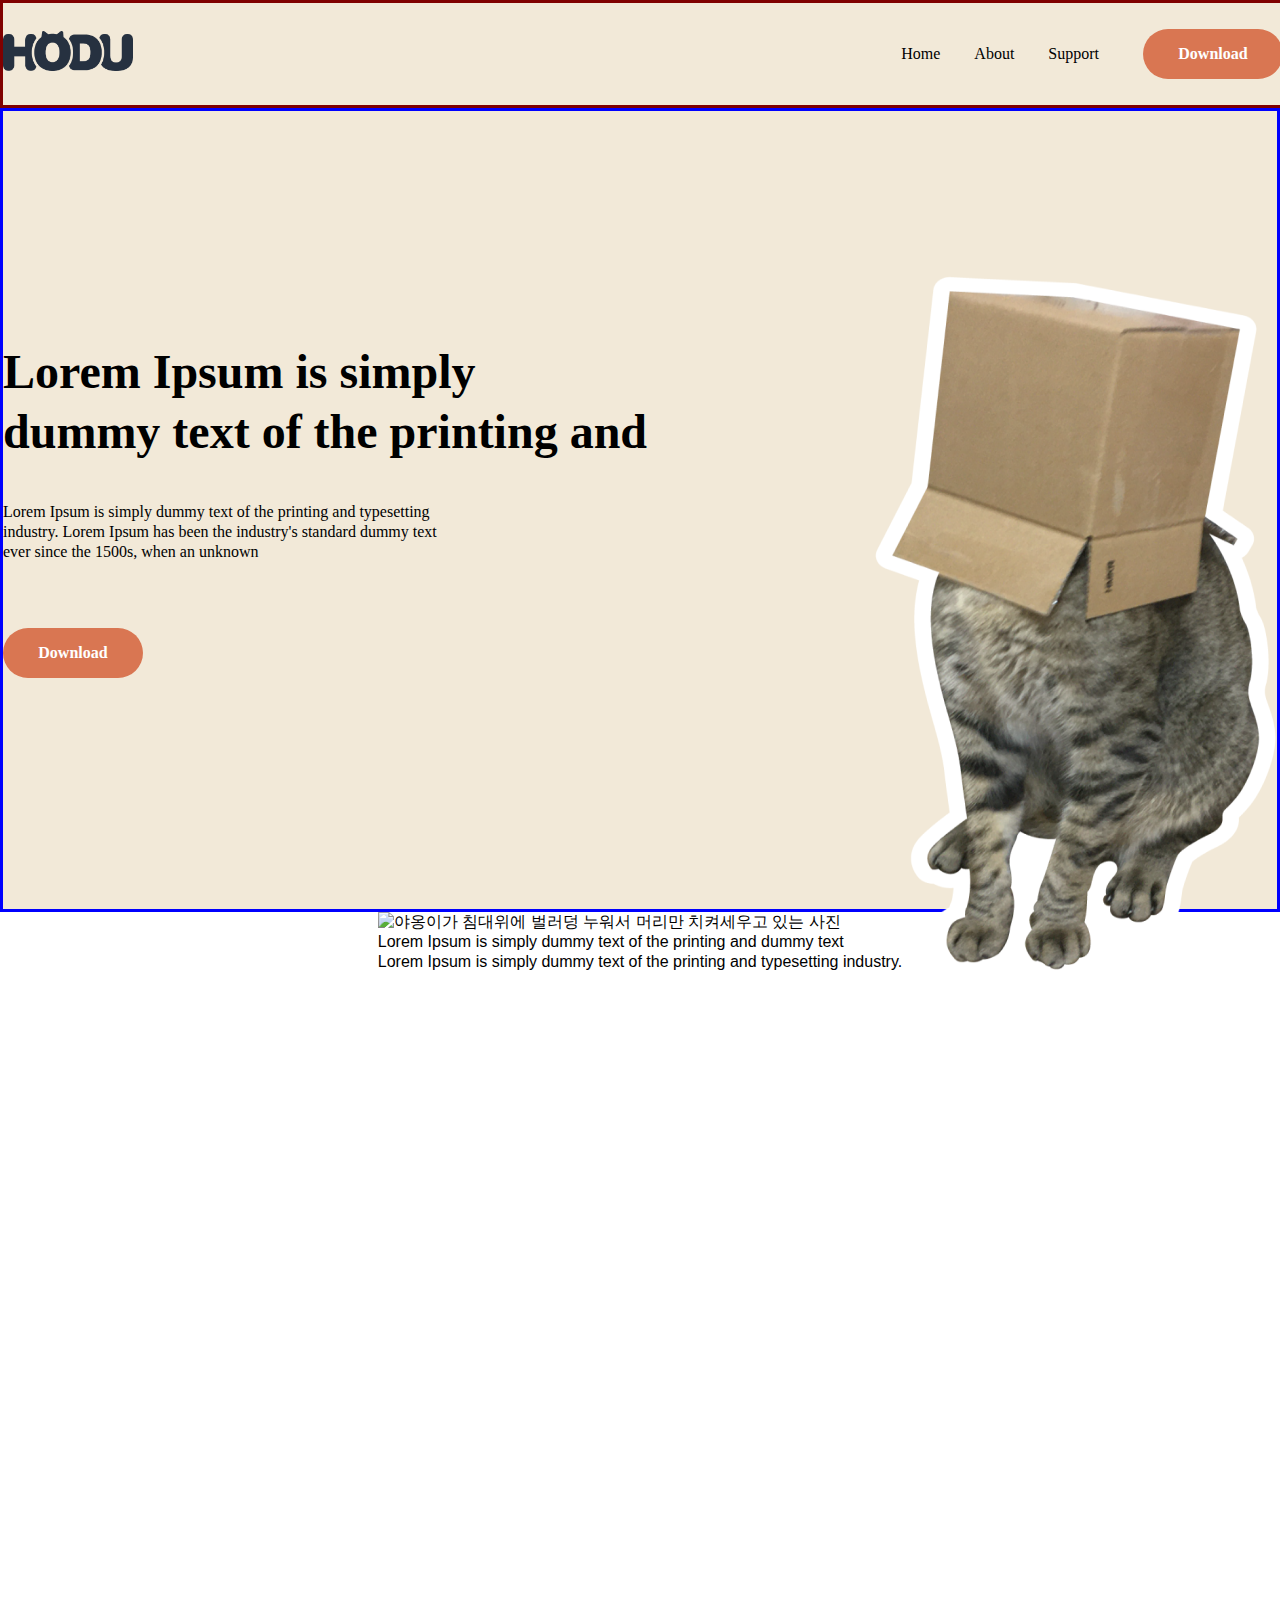
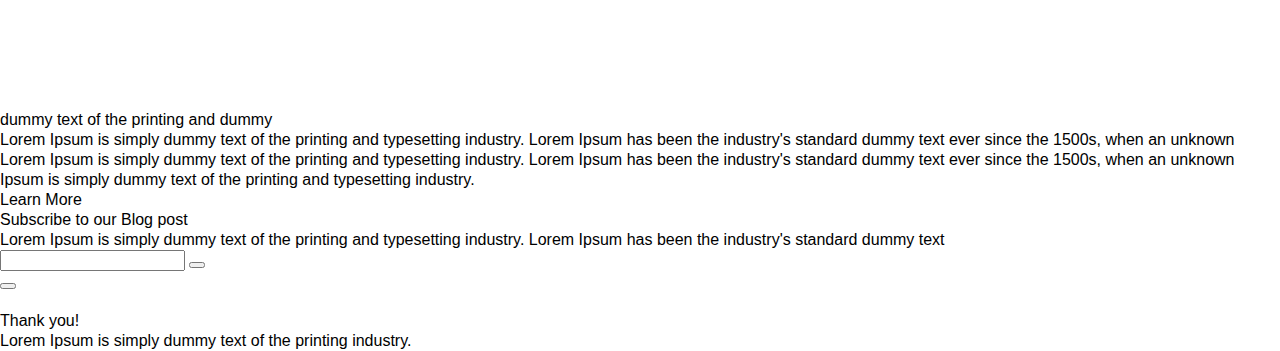
==== index.html @ ee67e785 "어려움" ====
<!DOCTYPE html>
<html lang="ko-KR">
  <head>
    <meta charset="UTF-8" />
    <meta name="viewport" content="width=device-width, initial-scale=1.0" />
    <link rel="stylesheet" href="./css/reset.css" />
    <!-- Custom CSS -->
    <link rel="icon" href="./img/favicon.png" />
    <link rel="stylesheet" href="./css/landingpage.css" />
    <title>LandingPage</title>
  </head>

  <body>
    <div class="container">
      <header>
          <nav>
            <div class="logo">
              <img src="./img/logo.png" alt="" />
            </div>
            <div class="nav-link">
              <a href="#">Home</a>
              <a href="#">About</a>
              <a href="#">Support</a>
              <button>Download</button>
            </div>
          </nav>
      </header>

      <main>
        <section class="intro">
          <div class="heading">
            <h1>
              Lorem Ipsum is simply<br />
              dummy text of the printing and
            </h1>
            <p>
              Lorem Ipsum is simply dummy text of the printing and typesetting industry. Lorem Ipsum has been the
              industry's standard dummy text ever since the 1500s, when an unknown
            </p>
            <div>
              <button>Download</button>
            </div>
            <img src="./img/box-cat.png" alt="박스를 뒤집어쓰고 있어 얼굴이 안보이는 야옹이" />
          </div>
        </section>
        
        <section class="about">
          <div class="inner">
            <img src="#none" alt="야옹이가 침대위에 벌러덩 누워서 머리만 치켜세우고 있는 사진" />
            <h2>Lorem Ipsum is simply dummy text of the printing and dummy text</h2>
            <p>Lorem Ipsum is simply dummy text of the printing and typesetting industry.</p>
          </div>
        </section>
        <section class="support">
          <div class="inner">
            <article class="watch">
              <h2>dummy text of the printing and dummy</h2>
              <p>
                Lorem Ipsum is simply dummy text of the printing and typesetting industry. Lorem Ipsum has been the
                industry's standard dummy text ever since the 1500s, when an unknown
              </p>
              <div class="wrap">
                <span></span>
                <span></span>
                <span></span>
              </div>
              <div>
                <p>
                  Lorem Ipsum is simply dummy text of the printing and typesetting industry. Lorem Ipsum has been the
                  industry's standard dummy text ever since the 1500s, when an unknown Ipsum is simply dummy text of the
                  printing and typesetting industry.
                </p>
                <span>Learn More</span>
              </div>
            </article>
          </div>
        </section>
        <section class="download">
          <div class="inner">
            <div class="subscribe">
              <h2>Subscribe to our Blog post</h2>
              <p>
                Lorem Ipsum is simply dummy text of the printing and typesetting industry. Lorem Ipsum has been the
                industry's standard dummy text
              </p>
              <input type="text" />
              <span></span>
              <button></button>
            </div>
            <button></button>
          </div>
        </section>
        <aside class="modal">
          <img src="" alt="" />
          <h2>Thank you!</h2>
          <p>Lorem Ipsum is simply dummy text of the printing industry.</p>
          <span></span>
        </aside>
      </main>
      <footer>
        <div class="inner">
          <div class="logo"><img src="" alt="" /></div>
          <nav>
            <span></span>
            <span></span>
            <span></span>
            <span></span>
          </nav>
        </div>
      </footer>
    </div>
  </body>
</html>
---- css/landingpage.css ----
/* 
font: Spoqa Han Sans Neo
기본폰트크기 : 16px
기본폰트색상 : background: #000;
기본배경색상 : background: #fff;
기본줄간격 : 20.03px
전체컨테이너 : width:100%
컨텐츠영역 : width:1280px */

@import url(//spoqa.github.io/spoqa-han-sans/css/SpoqaHanSansNeo.css);

* {
  font-family: 'SpoqaHanSansNeo', sans-serif, Verdana;
  box-sizing: border-box;
}
body {
  width: 100%;
  background: #fff;
  color: #000;
  margin: 0;
  line-height: 20.03px;
  height: 100vh;
  /* position: relative; */
}
a {
  text-decoration: none;
}

/* Header */

.container {
  display: flex;
  flex-direction: column;
  align-items: center;
  width: 100%;
  margin: 0 auto;
  height: 100vh;
  position: relative;
}
header {
  border: 3px solid maroon;
  width: 1280px;
  /* position: absolute; */
  background: rgba(242, 233, 216, 1);
}

nav {
  width: inherit;
  display: flex;
  justify-content: space-between;
  align-items: center;
  height: 102px;
  top: 2px;
  background: rgba(242, 233, 216, 1);
}
header nav .logo img {
  position: absolute;
  width: 130px;
  height: 40px;
  top: 31px;
  /* left: 320px; */
}
header > nav .nav-link a:nth-child(1),
header > nav .nav-link a:nth-child(2) {
  margin-right: 30px;
  width: 46px;
  height: 20px;
  font-family: 'SpoqaHanSansNeo';
  font-size: 16px;
  font-weight: 400;
  line-height: 20.03px;
  text-align: left;
  color: #000;
}
header > nav .nav-link a:nth-child(3) {
  margin-right: 40px;
  width: 62px;
  height: 20px;
  font-family: 'SpoqaHanSansNeo';
  font-size: 16px;
  font-weight: 400;
  line-height: 20.03px;
  text-align: left;
  color: #000;
}
header > nav .nav-link button {
  width: 140px;
  height: 50px;
  border: none;
  color: #fff;
  font-size: 16px;
  font-family: 'SpoqaHanSansNeo';
  font-weight: 700;
  cursor: pointer;
  top: 26px;
  left: 1460px;
  border-radius: 40px;
  text-align: center;
  background-color: rgba(217, 118, 82, 1);
}

/* Section : intro */

main {
  width: 1280px;
}
main .intro {
  border: 3px solid blue;
  display: flex;
  flex-direction: column;
  align-items: center;
  
  background: rgba(242, 233, 216, 1);
}
main section .heading {
  width: 100%;
  height: 798px;
  display: flex;
  flex-direction: column;
  gap: 40px;
  /* justify-content: space-between; */
  justify-content: center;
  position: relative;
}

.heading > h1 {
  /* position: absolute; */
  width: 737px;
  height: 120px;
  top: 304px;
  left: 320px;
  font-family: 'SpoqaHanSansNeo';
  font-size: 48px;
  font-weight: 700;
  line-height: 60.1px;
  /* text-align: left; */
  color: #000;
}
.heading p {
  /* position: absolute; */
  width: 439px;
  height: 86px;
  top: 464px;
  left: 320px;
  font-family: 'SpoqaHanSansNeo';
  font-size: 16px;
  font-weight: 400;
  line-height: 20.03px;
  text-align: left;
  color: #000;
}
.heading button {
  /* position: absolute; */
  width: 140px;
  height: 50px;
  border: none;
  font-family: 'SpoqaHanSansNeo';
  font-size: 16px;
  font-weight: 700;
  color: #fff;
  top: 590px;
  left: 320px;
  border-radius: 40px;
  background: rgba(217, 118, 82, 1);
}
.heading img {
  position: absolute;
  width: 415px;
  height: 766px;
  top: 136px;
  left: 865px;
}
main .about {
  /* border: 1px solid blue; */
  display: flex;
  flex-direction: column;
  align-items: center;
  height: 798px;
  background: rgba(255, 255, 255, 1);
}
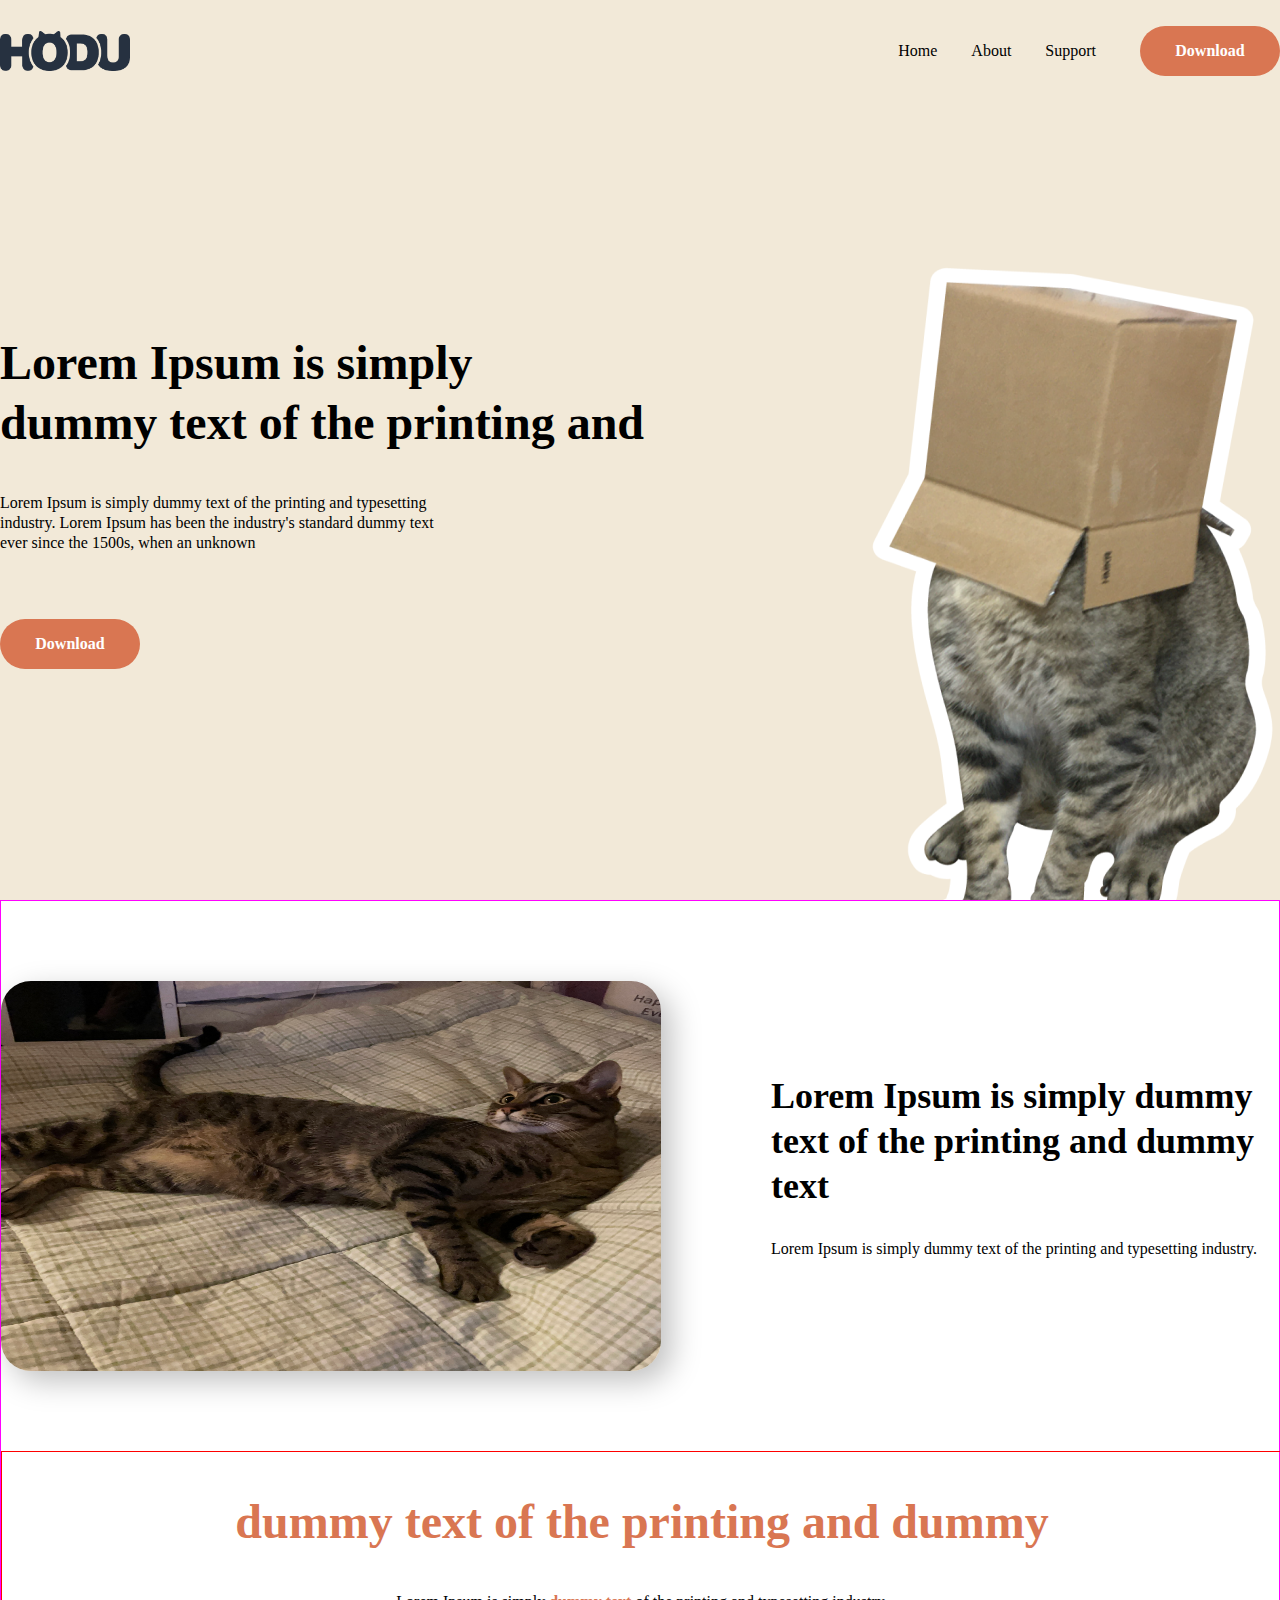
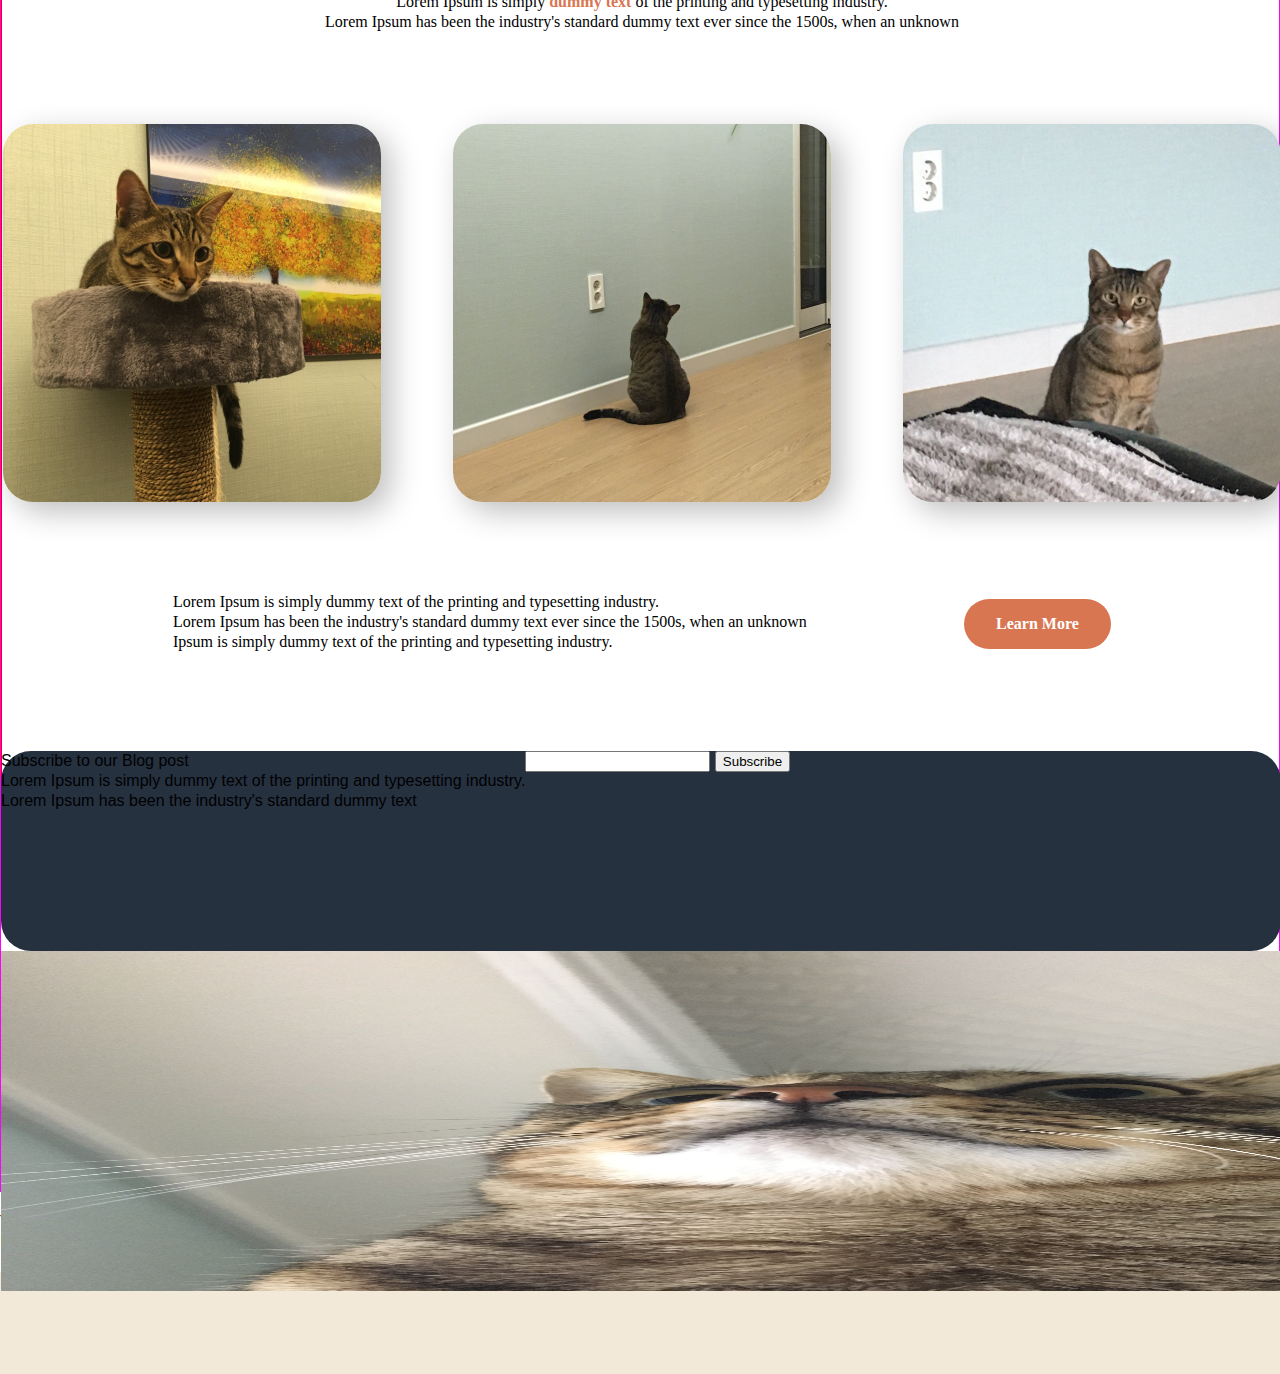
==== commit b6d81314: "070501" ====
--- a/index.html
+++ b/index.html
@@ -13,17 +13,17 @@
   <body>
     <div class="container">
       <header>
-          <nav>
-            <div class="logo">
-              <img src="./img/logo.png" alt="" />
-            </div>
-            <div class="nav-link">
-              <a href="#">Home</a>
-              <a href="#">About</a>
-              <a href="#">Support</a>
-              <button>Download</button>
-            </div>
-          </nav>
+        <nav>
+          <div class="logo">
+            <img src="./img/logo.png" alt="" />
+          </div>
+          <div class="nav-link">
+            <a href="#">Home</a>
+            <a href="#">About</a>
+            <a href="#">Support</a>
+            <button>Download</button>
+          </div>
+        </nav>
       </header>
 
       <main>
@@ -43,53 +43,61 @@
             <img src="./img/box-cat.png" alt="박스를 뒤집어쓰고 있어 얼굴이 안보이는 야옹이" />
           </div>
         </section>
-        
-        <section class="about">
-          <div class="inner">
-            <img src="#none" alt="야옹이가 침대위에 벌러덩 누워서 머리만 치켜세우고 있는 사진" />
-            <h2>Lorem Ipsum is simply dummy text of the printing and dummy text</h2>
-            <p>Lorem Ipsum is simply dummy text of the printing and typesetting industry.</p>
-          </div>
-        </section>
-        <section class="support">
-          <div class="inner">
-            <article class="watch">
+
+        <article>
+          <section class="about">
+            <div class="cat-one">
+              <img src="./img/img_4.jpg" alt="야옹이가 침대위에 벌러덩 누워서 머리만 치켜세우고 있는 사진" />
+              <div class="cat-text">
+                <h2>Lorem Ipsum is simply dummy text of the printing and dummy text</h2>
+                <p>Lorem Ipsum is simply dummy text of the printing and typesetting industry.</p>
+              </div>
+            </div>
+          </section>
+
+          <section class="support">
+            <div class="watch">
               <h2>dummy text of the printing and dummy</h2>
               <p>
-                Lorem Ipsum is simply dummy text of the printing and typesetting industry. Lorem Ipsum has been the
-                industry's standard dummy text ever since the 1500s, when an unknown
+                Lorem Ipsum is simply <span>dummy text</span> of the printing and typesetting industry.<br />
+                Lorem Ipsum has been the industry's standard dummy text ever since the 1500s, when an unknown
               </p>
               <div class="wrap">
-                <span></span>
-                <span></span>
-                <span></span>
+                <img src="../img/img_1.jpg" alt="" />
+                <img src="../img/img_2.jpg" alt="" />
+                <img src="../img/img_3.jpg" alt="" />
               </div>
-              <div>
+              <div class="learn-more">
                 <p>
-                  Lorem Ipsum is simply dummy text of the printing and typesetting industry. Lorem Ipsum has been the
-                  industry's standard dummy text ever since the 1500s, when an unknown Ipsum is simply dummy text of the
-                  printing and typesetting industry.
+                  Lorem Ipsum is simply dummy text of the printing and typesetting industry.<br />
+                  Lorem Ipsum has been the industry's standard dummy text ever since the 1500s, when an unknown<br />
+                  Ipsum is simply dummy text of the printing and typesetting industry.
                 </p>
-                <span>Learn More</span>
+                <button>Learn More</button>
               </div>
-            </article>
-          </div>
-        </section>
-        <section class="download">
-          <div class="inner">
+            </div>
+          </section>
+
+          <section class="download">
             <div class="subscribe">
-              <h2>Subscribe to our Blog post</h2>
-              <p>
-                Lorem Ipsum is simply dummy text of the printing and typesetting industry. Lorem Ipsum has been the
-                industry's standard dummy text
-              </p>
-              <input type="text" />
-              <span></span>
-              <button></button>
+              <div class="blog-post">
+                <h2>Subscribe to our Blog post</h2>
+                <p>
+                  Lorem Ipsum is simply dummy text of the printing and typesetting industry.<br />
+                  Lorem Ipsum has been the industry's standard dummy text
+                </p>
+              </div>
+              <div class="email-btn">
+                <input type="email" />
+                <button>Subscribe</button>
+              </div>
             </div>
-            <button></button>
-          </div>
-        </section>
+            <div class="bigCat">
+              <img src="./img/img_5.jpg" alt="고양이 확대 사진"/>
+            </div>
+          </section>
+        </article>
+
         <aside class="modal">
           <img src="" alt="" />
           <h2>Thank you!</h2>
@@ -98,15 +106,13 @@
         </aside>
       </main>
       <footer>
-        <div class="inner">
-          <div class="logo"><img src="" alt="" /></div>
-          <nav>
-            <span></span>
-            <span></span>
-            <span></span>
-            <span></span>
-          </nav>
-        </div>
+        <div class="logo"><img src="" alt="" /></div>
+        <nav>
+          <span></span>
+          <span></span>
+          <span></span>
+          <span></span>
+        </nav>
       </footer>
     </div>
   </body>
--- a/css/landingpage.css
+++ b/css/landingpage.css
@@ -35,17 +35,17 @@
   width: 100%;
   margin: 0 auto;
   height: 100vh;
+  background-color: (242, 233, 216, 1);
   position: relative;
 }
 header {
-  border: 3px solid maroon;
-  width: 1280px;
-  /* position: absolute; */
+  /* border: 3px solid maroon; */
+  width: 100%;
   background: rgba(242, 233, 216, 1);
 }
-
 nav {
-  width: inherit;
+  width: 1280px;
+  margin: auto;
   display: flex;
   justify-content: space-between;
   align-items: center;
@@ -102,18 +102,19 @@
 /* Section : intro */
 
 main {
-  width: 1280px;
+  width: 100%;
 }
 main .intro {
-  border: 3px solid blue;
-  display: flex;
-  flex-direction: column;
-  align-items: center;
-  
+  /* border: 3px solid blue; */
+  display: flex;
+  flex-direction: column;
+  align-items: center;
+  width: 100%;
   background: rgba(242, 233, 216, 1);
 }
 main section .heading {
-  width: 100%;
+  width: 1280px;
+  margin: auto;
   height: 798px;
   display: flex;
   flex-direction: column;
@@ -121,6 +122,7 @@
   /* justify-content: space-between; */
   justify-content: center;
   position: relative;
+  overflow: hidden;
 }
 
 .heading > h1 {
@@ -153,6 +155,7 @@
   /* position: absolute; */
   width: 140px;
   height: 50px;
+  cursor: pointer;
   border: none;
   font-family: 'SpoqaHanSansNeo';
   font-size: 16px;
@@ -170,12 +173,226 @@
   top: 136px;
   left: 865px;
 }
-main .about {
-  /* border: 1px solid blue; */
-  display: flex;
-  flex-direction: column;
-  align-items: center;
-  height: 798px;
-  background: rgba(255, 255, 255, 1);
-}
-
+
+/* ##### article ##### */
+
+/* about */
+
+main article {
+  border: 1px solid magenta;
+  width: 1280px;
+  /* height: 1548px; */
+  display: flex;
+  /* align-items: center; */
+  flex-direction: column;
+  margin: auto;
+}
+article .about {
+  width: 1280px;
+  display: flex;
+  flex-direction: column;
+  align-items: center;
+}
+article .about .cat-one {
+  width: 1280px;
+  height: 550px;
+  /* margin: auto; */
+  display: flex;
+  justify-content: space-between;
+  align-items: center;
+  position: relative;
+}
+article .about .cat-one img {
+  width: 660px;
+  height: 390px;
+  top: 1060px;
+  /* left: 320px; */
+  border-radius: 30px;
+  box-shadow: 10px 10px 30px 0px rgba(0, 0, 0, 0.25);
+}
+article .about .cat-one .cat-text {
+  /* display: flex;
+  flex-direction: column;
+  justify-content: center;
+  align-items: center; */
+}
+article .about .cat-one h2 {
+  width: 510px;
+  height: 135px;
+  top: 1152px;
+  left: 1090px;
+  font-family: 'SpoqaHanSansNeo';
+  font-size: 36px;
+  font-weight: 700;
+  line-height: 45.07px;
+  text-align: left;
+  margin-bottom: 30px;
+  color: rgba(0, 0, 0, 1);
+}
+article .about .cat-one p {
+  width: 510px;
+  height: 40px;
+  top: 1317px;
+  left: 1090px;
+  font-family: 'SpoqaHanSansNeo';
+  font-size: 16px;
+  font-weight: 400;
+  line-height: 20.03px;
+  text-align: left;
+  color: rgba(0, 0, 0, 1);
+}
+
+/* support */
+
+article .support {
+  width: 1280px;
+  border: 1px solid red;
+}
+article .support .watch {
+  display: flex;
+  /* justify-content: center; */
+  align-items: center;
+  flex-direction: column;
+  width: 1280px;
+  height: 998px;
+  /* margin: auto; */
+  /* justify-content: space-between; */
+  position: relative;
+}
+article .support .watch h2 {
+  width: 929px;
+  height: 60px;
+  top: 1570px;
+  left: 496px;
+  margin: 40px 0;
+  font-family: 'SpoqaHanSansNeo';
+  font-size: 48px;
+  font-weight: 700;
+  line-height: 60.1px;
+  text-align: center;
+  color: rgba(217, 118, 82, 1);
+}
+article .support .watch p {
+  width: 739px;
+  height: 42px;
+  top: 1670px;
+  left: 591px;
+  font-family: 'SpoqaHanSansNeo';
+  font-size: 16px;
+  font-weight: 400;
+  line-height: 20.03px;
+  text-align: center;
+  color: rgba(0, 0, 0, 1);
+}
+article .support .watch p span {
+  font-family: 'SpoqaHanSansNeo';
+  font-size: 16px;
+  font-weight: 700;
+  line-height: 20.03px;
+  text-align: center;
+  margin-bottom: -2px;
+  color: rgba(217, 118, 82, 1);
+}
+article .support .watch .wrap {
+  display: flex;
+  gap: 72px;
+  margin: 90px 0;
+}
+article .support .watch .wrap img {
+}
+.wrap > img:nth-child(1),
+.wrap > img:nth-child(2),
+.wrap > img:nth-child(3) {
+  width: 378px;
+  height: 378px;
+  top: 1800px;
+  left: 320px;
+  border-radius: 30px;
+  box-shadow: 10px 10px 30px 0px rgba(0, 0, 0, 0.25);
+}
+
+article .support .watch .learn-more {
+  width: 938px;
+  height: 64px;
+  top: 2268px;
+  left: 491px;
+  border-radius: 40px;
+  display: flex;
+}
+article .support .watch .learn-more p {
+  width: 739px;
+  height: 64px;
+  top: 2268px;
+  left: 491px;
+  font-family: 'SpoqaHanSansNeo';
+  font-size: 16px;
+  font-weight: 400;
+  line-height: 20.03px;
+  text-align: left;
+  color: rgba(0, 0, 0, 1);
+}
+article .support .watch .learn-more button {
+  width: 147px;
+  height: 50px;
+  top: 2275px;
+  left: 1282px;
+  cursor: pointer;
+  border: none;
+  border-radius: 40px;
+  background: rgba(217, 118, 82, 1);
+  font-family: 'SpoqaHanSansNeo';
+  font-size: 16px;
+  font-weight: 700;
+  line-height: 20.03px;
+  text-align: center;
+  color: #fff;
+  margin: 7px 0 7px 52px;
+}
+
+/* download */
+
+.download {
+  width: 100%;
+  height: 340px;
+  top: 2528px;
+}
+.download .subscribe {
+  width: 1280px;
+  height: 200px;
+  top: 2422px;
+  left: 320px;
+  margin-top: -100px;
+  box-sizing: border-box;
+  border-radius: 30px;
+  display: flex;
+  background: rgba(38, 49, 64, 1);
+}
+.download .subscribe .blog-post {
+}
+.download .subscribe .blog-post h2 {
+}
+.download .subscribe .blog-post p {
+}
+.download .subscribe .email-btn {
+}
+.download .subscribe .email-btn input {
+}
+.download .subscribe .email-btn button {
+}
+.download .bigCat {
+  width: 1920px;
+}
+.download .bigCat img {
+  /* margin-top: 196px; */
+    position: relative;
+    width: 100%;
+    height: 340px;
+    background-color: rgba(242, 233, 216, 0.6);
+    background-image: url(../img/img_5.jpg);
+    background-size: cover;
+    background-position: center 34%;
+}
+footer{
+  width: 100%;
+  background-color: #fff;
+}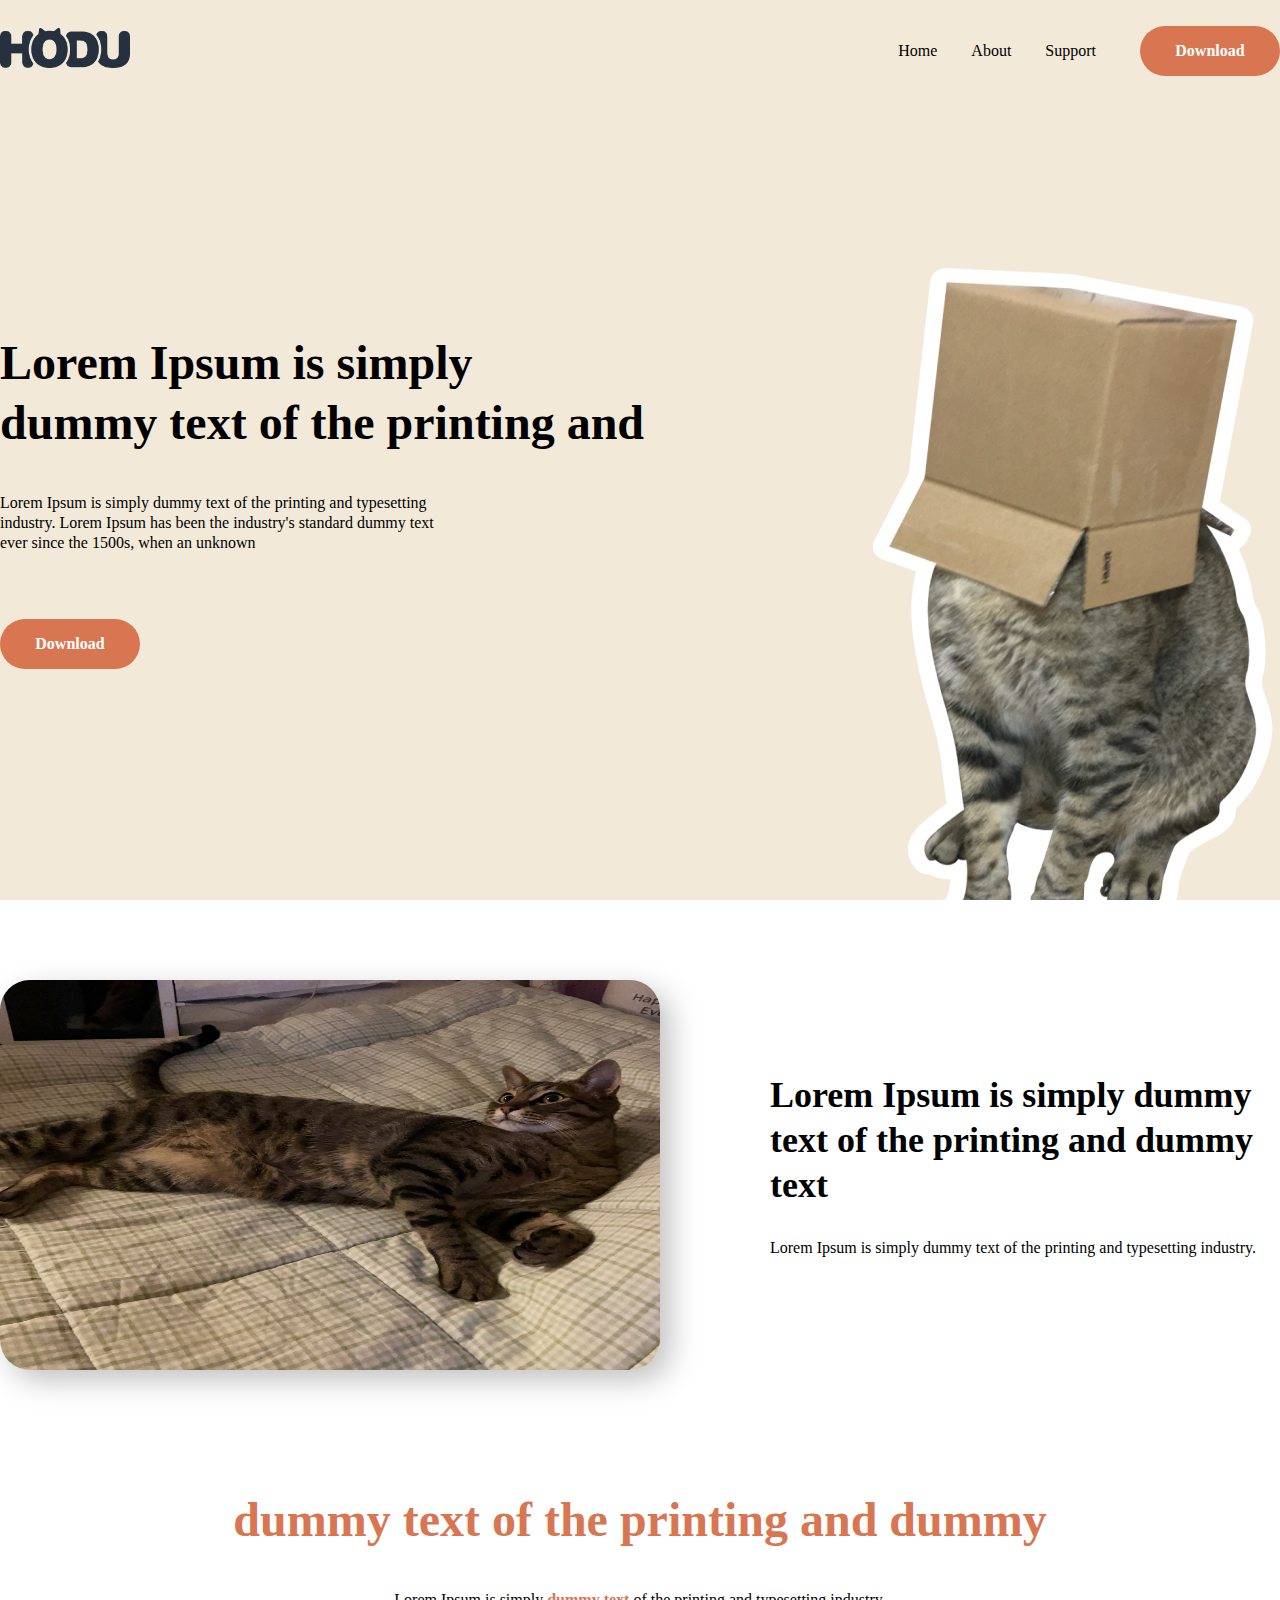
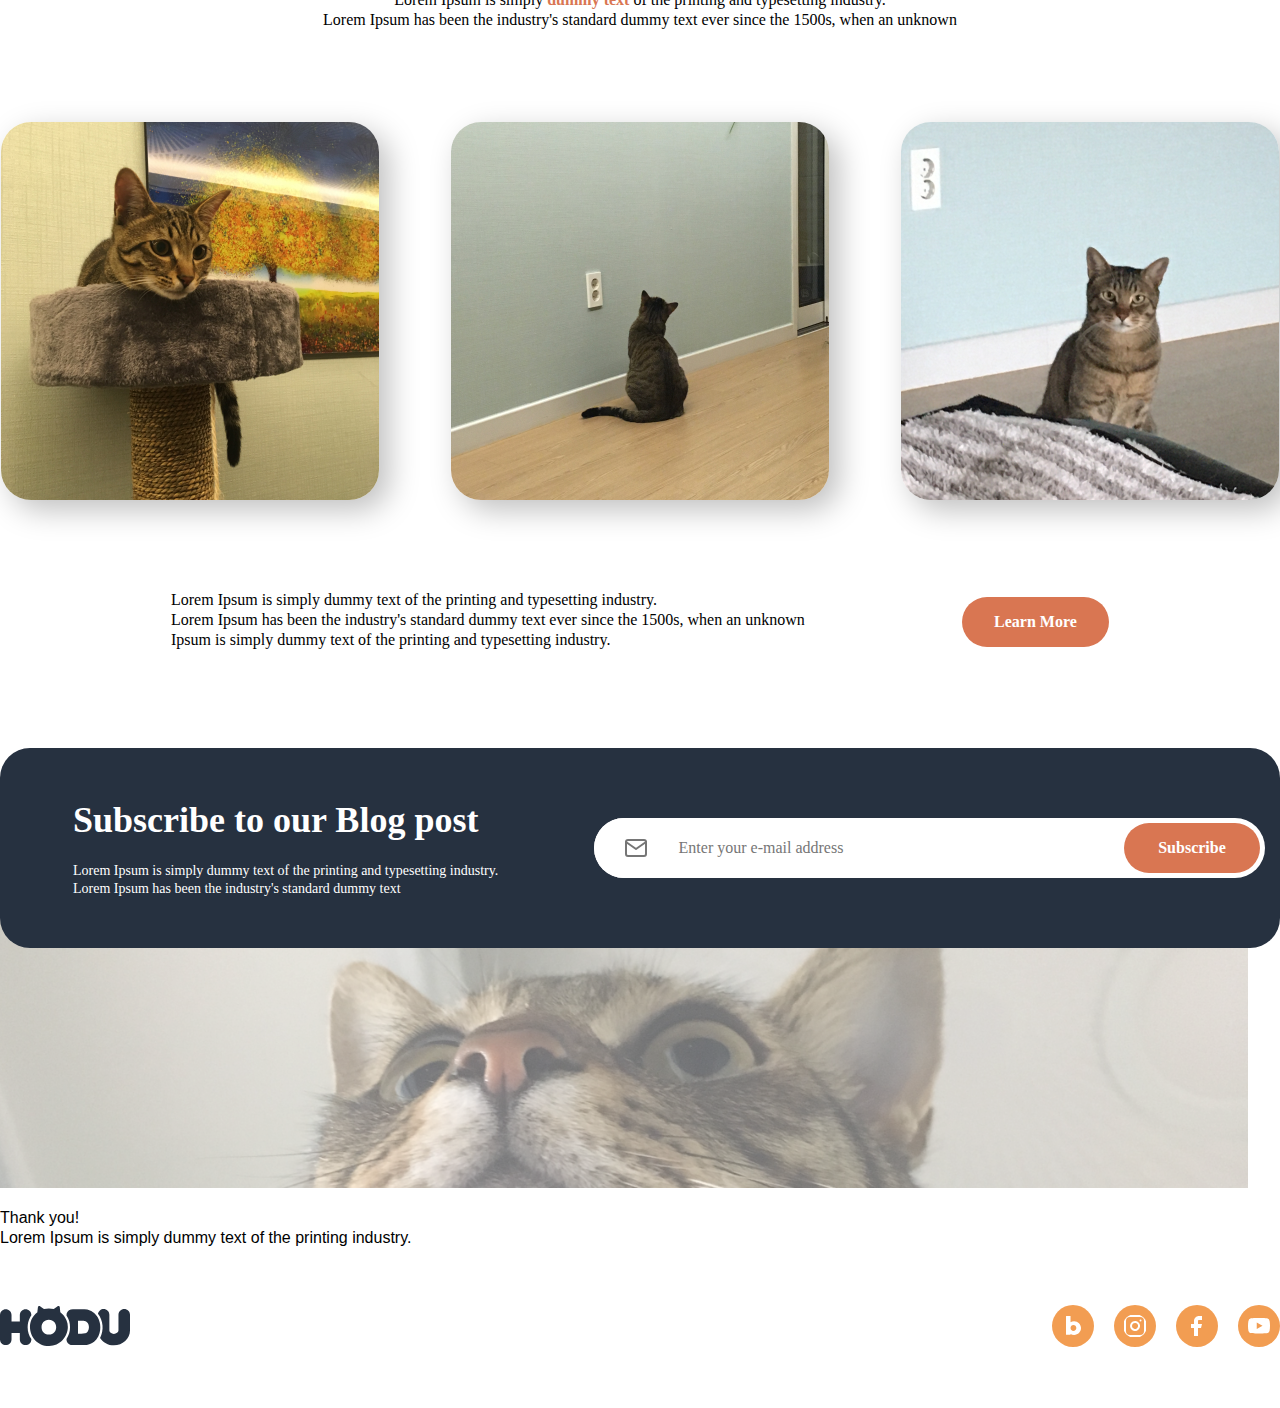
==== commit 5eb78647: "step1" ====
--- a/index.html
+++ b/index.html
@@ -18,14 +18,13 @@
             <img src="./img/logo.png" alt="" />
           </div>
           <div class="nav-link">
-            <a href="#">Home</a>
-            <a href="#">About</a>
-            <a href="#">Support</a>
+            <a href="#none">Home</a>
+            <a href="#none">About</a>
+            <a href="#none">Support</a>
             <button>Download</button>
           </div>
         </nav>
       </header>
-
       <main>
         <section class="intro">
           <div class="heading">
@@ -54,7 +53,6 @@
               </div>
             </div>
           </section>
-
           <section class="support">
             <div class="watch">
               <h2>dummy text of the printing and dummy</h2>
@@ -77,8 +75,7 @@
               </div>
             </div>
           </section>
-
-          <section class="download">
+          <section class="subEmail">
             <div class="subscribe">
               <div class="blog-post">
                 <h2>Subscribe to our Blog post</h2>
@@ -87,14 +84,23 @@
                   Lorem Ipsum has been the industry's standard dummy text
                 </p>
               </div>
-              <div class="email-btn">
-                <input type="email" />
-                <button>Subscribe</button>
-              </div>
+
+              <form id="subscribe_form" method="post">
+                <div class="formWrap">
+                  <label class="input_email" for="inputEmail">
+                    <input type="email" name="email" id="inputEmail" placeholder="Enter your e-mail address" required />
+                  </label>
+                  <button
+                    id="open_modal"
+                    
+                    type="submit"
+                    class="button">
+                    Subscribe
+                  </button>
+                </div>
+              </form>
             </div>
-            <div class="bigCat">
-              <img src="./img/img_5.jpg" alt="고양이 확대 사진"/>
-            </div>
+            <div class="bg-cat"></div>
           </section>
         </article>
 
@@ -105,14 +111,30 @@
           <span></span>
         </aside>
       </main>
+
+      <!-- footer -->
+
       <footer>
-        <div class="logo"><img src="" alt="" /></div>
-        <nav>
-          <span></span>
-          <span></span>
-          <span></span>
-          <span></span>
-        </nav>
+        <div class="wrapper">
+          <div class="footer_pc">
+            <a href="/" class="logo">
+              <img src="./img/logo.svg" alt="호두" />
+            </a>
+            <div class="sns">
+              <a href="#"><img src="./img/blog.svg" alt="블로그" /></a>
+              <a href="#"><img src="./img/instagram.svg" alt="인스타그램" /></a>
+              <a href="#"> <img src="./img/facebook.svg" alt="페이스북" /></a>
+              <a href="#"> <img src="./img/youtube.svg" alt="유튜브" /></a>
+            </div>
+          </div>
+          <!-- 모바일 푸터메뉴 -->
+          <div class="footer_mobile">
+            <a href="#">About</a>
+            <a href="#">Blog</a>
+            <a href="#">Support</a>
+            <a href="#">Terms of Use</a>
+          </div>
+        </div>
       </footer>
     </div>
   </body>
--- a/css/landingpage.css
+++ b/css/landingpage.css
@@ -14,7 +14,7 @@
   box-sizing: border-box;
 }
 body {
-  width: 100%;
+  width: 100vw;
   background: #fff;
   color: #000;
   margin: 0;
@@ -29,36 +29,40 @@
 /* Header */
 
 .container {
-  display: flex;
-  flex-direction: column;
-  align-items: center;
   width: 100%;
+  height: 100vh;
+  display: flex;
+  flex-direction: column;
+  align-items: center;
   margin: 0 auto;
-  height: 100vh;
   background-color: (242, 233, 216, 1);
   position: relative;
 }
 header {
   /* border: 3px solid maroon; */
-  width: 100%;
+  width: 100vw;
   background: rgba(242, 233, 216, 1);
 }
 nav {
   width: 1280px;
   margin: auto;
   display: flex;
-  justify-content: space-between;
   align-items: center;
   height: 102px;
   top: 2px;
   background: rgba(242, 233, 216, 1);
 }
+header nav .logo {
+  flex: 1;
+}
+header nav .nav-link {
+  flex: 1;
+  text-align: right;
+}
 header nav .logo img {
-  position: absolute;
   width: 130px;
   height: 40px;
   top: 31px;
-  /* left: 320px; */
 }
 header > nav .nav-link a:nth-child(1),
 header > nav .nav-link a:nth-child(2) {
@@ -102,14 +106,14 @@
 /* Section : intro */
 
 main {
+  width: 100vw;
+}
+main .intro {
   width: 100%;
-}
-main .intro {
   /* border: 3px solid blue; */
   display: flex;
   flex-direction: column;
   align-items: center;
-  width: 100%;
   background: rgba(242, 233, 216, 1);
 }
 main section .heading {
@@ -179,16 +183,14 @@
 /* about */
 
 main article {
-  border: 1px solid magenta;
-  width: 1280px;
-  /* height: 1548px; */
-  display: flex;
-  /* align-items: center; */
+  width: 100vw;
+  display: flex;
   flex-direction: column;
   margin: auto;
 }
 article .about {
-  width: 1280px;
+  width: 100%;
+  margin-left: 320;
   display: flex;
   flex-direction: column;
   align-items: center;
@@ -196,7 +198,6 @@
 article .about .cat-one {
   width: 1280px;
   height: 550px;
-  /* margin: auto; */
   display: flex;
   justify-content: space-between;
   align-items: center;
@@ -210,12 +211,7 @@
   border-radius: 30px;
   box-shadow: 10px 10px 30px 0px rgba(0, 0, 0, 0.25);
 }
-article .about .cat-one .cat-text {
-  /* display: flex;
-  flex-direction: column;
-  justify-content: center;
-  align-items: center; */
-}
+
 article .about .cat-one h2 {
   width: 510px;
   height: 135px;
@@ -245,19 +241,15 @@
 /* support */
 
 article .support {
-  width: 1280px;
-  border: 1px solid red;
+  width: 100vw;
 }
 article .support .watch {
-  display: flex;
-  /* justify-content: center; */
-  align-items: center;
-  flex-direction: column;
   width: 1280px;
   height: 998px;
-  /* margin: auto; */
-  /* justify-content: space-between; */
-  position: relative;
+  display: flex;
+  align-items: center;
+  flex-direction: column;
+  margin: auto;
 }
 article .support .watch h2 {
   width: 929px;
@@ -298,8 +290,7 @@
   gap: 72px;
   margin: 90px 0;
 }
-article .support .watch .wrap img {
-}
+
 .wrap > img:nth-child(1),
 .wrap > img:nth-child(2),
 .wrap > img:nth-child(3) {
@@ -351,48 +342,161 @@
 
 /* download */
 
-.download {
-  width: 100%;
+.subEmail {
+  width: 100vw;
   height: 340px;
   top: 2528px;
-}
-.download .subscribe {
+  display: flex;
+  flex-direction: column;
+}
+.subEmail .subscribe {
   width: 1280px;
   height: 200px;
   top: 2422px;
   left: 320px;
+  margin: auto;
   margin-top: -100px;
+  margin-bottom: -100px;
   box-sizing: border-box;
   border-radius: 30px;
   display: flex;
   background: rgba(38, 49, 64, 1);
-}
-.download .subscribe .blog-post {
-}
-.download .subscribe .blog-post h2 {
-}
-.download .subscribe .blog-post p {
-}
-.download .subscribe .email-btn {
-}
-.download .subscribe .email-btn input {
-}
-.download .subscribe .email-btn button {
-}
-.download .bigCat {
-  width: 1920px;
-}
-.download .bigCat img {
-  /* margin-top: 196px; */
-    position: relative;
-    width: 100%;
-    height: 340px;
-    background-color: rgba(242, 233, 216, 0.6);
-    background-image: url(../img/img_5.jpg);
-    background-size: cover;
-    background-position: center 34%;
-}
-footer{
+  justify-content: space-around;
+  align-items: center;
+  z-index: 999;
+}
+.subEmail .subscribe .blog-post {
+  width: 491px;
+  height: 100px;
+  top: 50px;
+  left: 58px;
+  margin-left: 58px;
+}
+.subEmail .subscribe .blog-post h2 {
+  width: 466px;
+  height: 46px;
+  top: 50px;
+  left: 58px;
+  font-family: 'SpoqaHanSansNeo';
+  font-size: 36px;
+  font-weight: 700;
+  line-height: 45.07px;
+  text-align: left;
+  margin-bottom: 18px;
+  color: rgba(255, 255, 255, 1);
+}
+.subEmail .subscribe .blog-post p {
+  width: 491px;
+  height: 36px;
+  top: 114px;
+  left: 58px;
+  font-family: 'SpoqaHanSansNeo';
+  font-size: 14px;
+  font-weight: 400;
+  line-height: 17.53px;
+  text-align: left;
+  color: rgba(255, 255, 255, 1);
+}
+#subscribe_form {
+  display: flex;
+  align-items: center;
+  justify-content: right;
+  height: 200px;
+  top: 2422px;
+  left: 320px;
+  
+}
+#subscribe_form .formWrap {
+  border-radius: 60px;
+  display: flex;
+  align-items: center;
+  background-color: #fff;
+}
+.subscribe form label input {
+  width: 530px;
+  height: 60px;
+  top: 70px;
+  left: 692px;
+  border: none;
+  border-radius: 60px;
+  background: #fff url(../img/mail.svg) no-repeat center left 30px;
+}
+.subscribe form label input::placeholder {
+  width: 330px;
+  height: 20px;
+  top: 90px;
+  left: 880px;
+  border: none;
+  font-family: 'SpoqaHanSansNeo';
+  font-size: 1rem;
+  font-weight: 400;
+  line-height: 20.03px;
+  text-align: center;
+  color: rgba(118, 118, 118, 1);
+}
+#open_modal {
+  width: 136px;
+  height: 50px;
+  top: 75px;
+  cursor: pointer;
+  border: none;
+  border-radius: 40px;
+  margin-right: 5px;
+  box-sizing: border-box;
+  background: rgba(217, 118, 82, 1);
+  color: #fff;
+  font-family: 'SpoqaHanSansNeo';
+  font-size: 16px;
+  font-weight: 700;
+  line-height: 20.03px;
+}
+.bg-cat {
+  width: 100vw;
+  height: 340px;
+  background-image: url(../img/img_5.jpg);
+  background-position: 0 35%;
+  background-repeat: no-repeat;
+  background-size: cover;
+  opacity: 60%;
+  margin-top: 4px;
+  margin-left: -32px;
+  z-index: 0;
+}
+
+/* form부분 */
+
+/* 푸터 */
+footer {
+  width: 100vw;
+  height: 160px;
+}
+.wrapper {
   width: 100%;
+}
+footer > div > div.footer_pc {
+  width: 1280px;
+  height: 160px;
+  display: flex;
+  margin: auto;
+  text-align: center;
+  justify-content: space-between;
+  align-items: center;
   background-color: #fff;
-}+  top: 2868px;
+}
+
+.sns {
+  display: flex;
+  gap: 20px;
+}
+.sns img {
+  width: 42px;
+  height: 42px;
+  background: #f29d52;
+  border-radius: 100%;
+  padding: 9px;
+}
+.footer_mobile {
+  display: none;
+  text-align: right;
+}
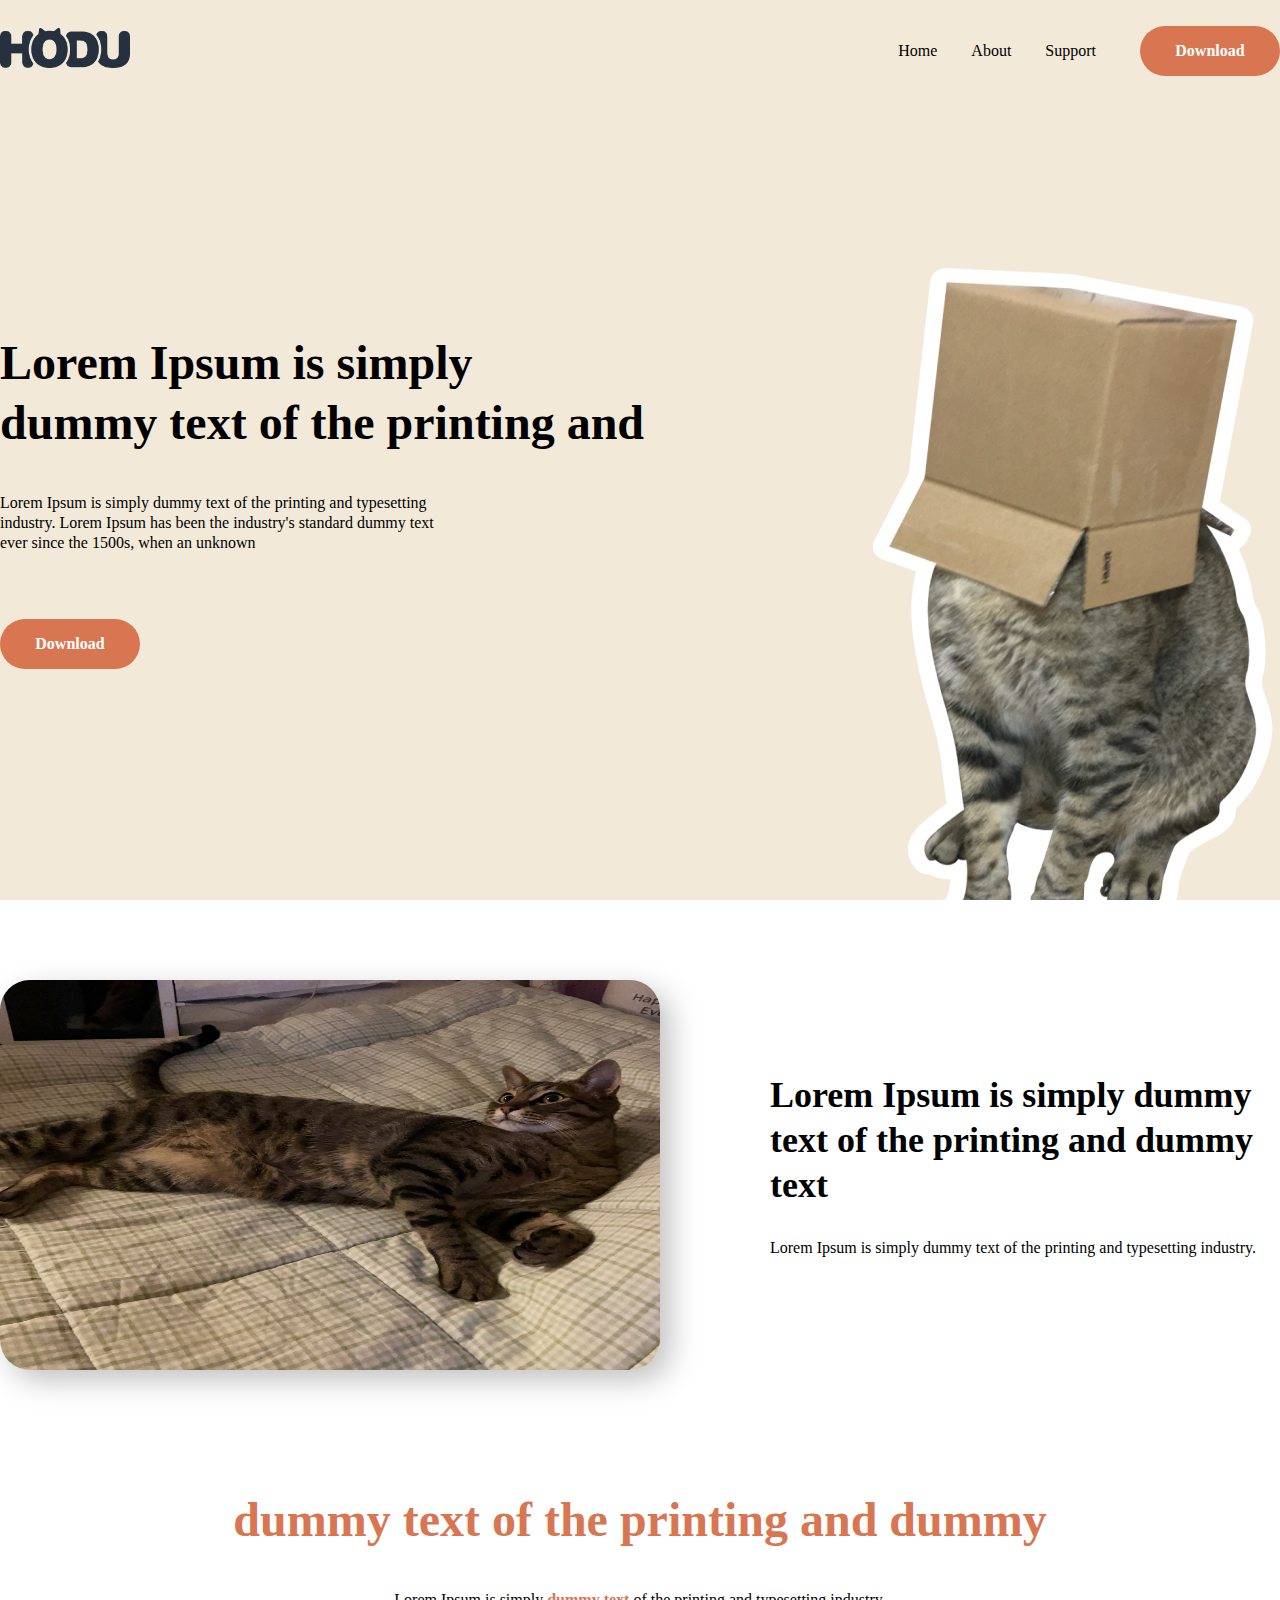
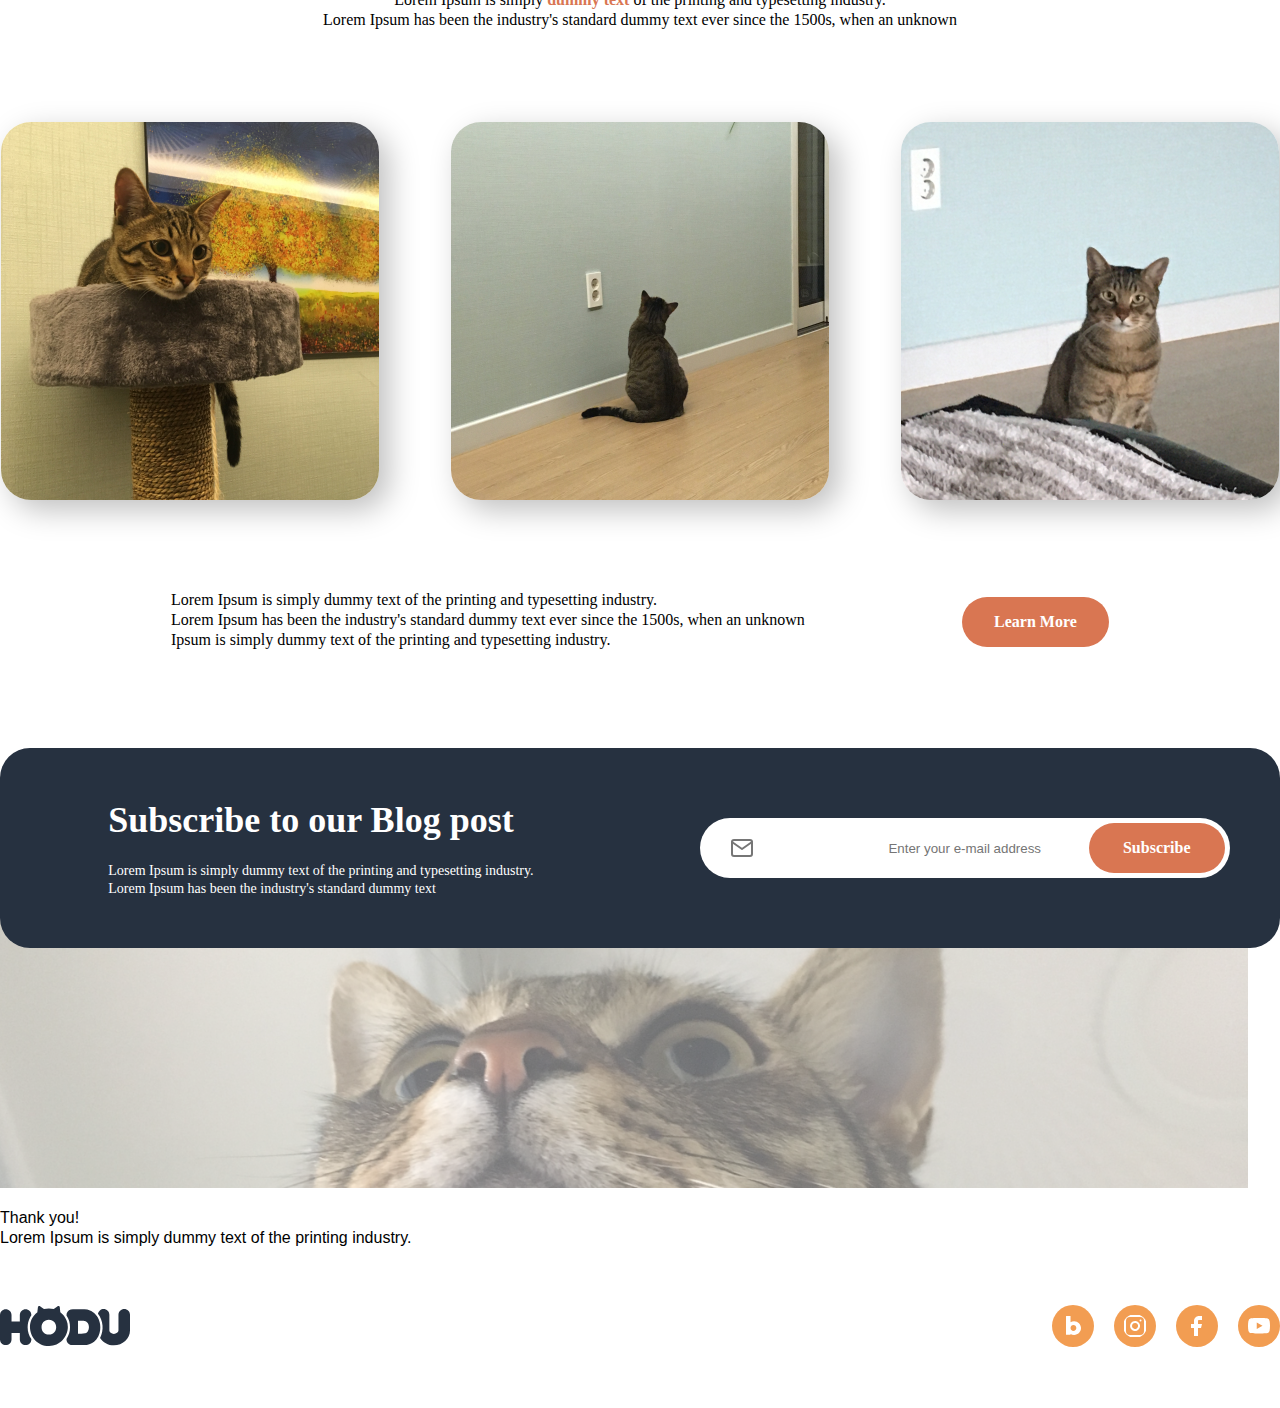
==== commit a9062d78: "이메일형식 패턴 유효검사" ====
--- a/index.html
+++ b/index.html
@@ -14,7 +14,7 @@
     <div class="container">
       <header>
         <nav>
-          <div class="logo">
+          <div class="logo" id="logo">
             <img src="./img/logo.png" alt="" />
           </div>
           <div class="nav-link">
@@ -85,22 +85,24 @@
                 </p>
               </div>
 
-              <form id="subscribe_form" method="post">
+              <!-- <form id="subscribe_form" method="post">
                 <div class="formWrap">
                   <label class="input_email" for="inputEmail">
                     <input type="email" name="email" id="inputEmail" placeholder="Enter your e-mail address" required />
                   </label>
-                  <button
-                    id="open_modal"
-                    
-                    type="submit"
-                    class="button">
-                    Subscribe
-                  </button>
+                  <button id="open_modal" type="submit" class="button">Subscribe</button>
                 </div>
+              </form> -->
+
+              <form class="subscribe_form" method="post">
+                <input type="text" name="email" placeholder="Enter your e-mail address" required />
+                <input type="submit" value="Subscribe" class="btnEmail" />
               </form>
             </div>
             <div class="bg-cat"></div>
+            <div id="scrollTop">
+              <a href="#logo"><img src="./img/top-btn.svg" alt="up" /></a>
+            </div>
           </section>
         </article>
 
@@ -137,5 +139,24 @@
         </div>
       </footer>
     </div>
+
+    <script>
+      document.querySelector('.subscribe_form').addEventListener('submit', function (e) {
+        e.preventDefault(); // 기본 폼 제출 막기
+        const email = document.querySelector('.subscribe_form input[name="email"]');
+        const modal = document.querySelector('.modal');
+
+        // email.checkValidity()로 검사하니 일반텍스트 오류
+        // 정규식으로 email패턴 유효검사
+        const emailPattern = /^[^\s@]+@[^\s@]+\.[^\s@]+$/;
+
+        // 이메일 유효성 검사
+        if (emailPattern.test(email.value)) {
+          modal.classList.add('on'); // 모달 열기
+        } else {
+          alert('유효한 이메일 주소를 기입해 주세요!');
+        }
+      });
+    </script>
   </body>
 </html>
--- a/css/landingpage.css
+++ b/css/landingpage.css
@@ -207,9 +207,9 @@
   width: 660px;
   height: 390px;
   top: 1060px;
-  /* left: 320px; */
   border-radius: 30px;
   box-shadow: 10px 10px 30px 0px rgba(0, 0, 0, 0.25);
+  background-attachment: fixed;
 }
 
 article .about .cat-one h2 {
@@ -397,14 +397,56 @@
   text-align: left;
   color: rgba(255, 255, 255, 1);
 }
-#subscribe_form {
+
+/* form부분 */
+
+.subscribe form {
   display: flex;
   align-items: center;
   justify-content: right;
   height: 200px;
   top: 2422px;
   left: 320px;
-  
+}
+.subscribe form input[type=text]{
+  width: 530px;
+  height: 60px;
+  top: 70px;
+  left: 692px;
+  padding: 15px;
+  text-align: center;
+  box-sizing: border-box;
+  border: none;
+  border-radius: 60px;
+  background: #fff url(../img/mail.svg) no-repeat center left 30px;
+}
+.subscribe form input[type=submit]{
+  width: 136px;
+  height: 50px;
+  top: 75px;
+  cursor: pointer;
+  border: none;
+  border-radius: 40px;
+  margin-left: -141px;
+  margin-right: 5px;
+  box-sizing: border-box;
+  background: rgba(217, 118, 82, 1);
+  color: #fff;
+  font-family: 'SpoqaHanSansNeo';
+  font-size: 16px;
+  font-weight: 700;
+  line-height: 20.03px;
+}
+
+
+/* 
+#subscribe_form {
+  display: flex;
+  align-items: center;
+  justify-content: right;
+  height: 200px;
+  top: 2422px;
+  left: 320px;
 }
 #subscribe_form .formWrap {
   border-radius: 60px;
@@ -449,7 +491,7 @@
   font-size: 16px;
   font-weight: 700;
   line-height: 20.03px;
-}
+} */
 .bg-cat {
   width: 100vw;
   height: 340px;
@@ -462,9 +504,35 @@
   margin-left: -32px;
   z-index: 0;
 }
-
-/* form부분 */
-
+#scrollTop{
+  width: 1280px;
+  margin: auto;
+  display: flex;
+  justify-content: right;
+}
+#scrollTop img{
+  position: absolute;
+  width: 40px;
+  height: 40px;
+  top: 2730px;
+  border-radius: 50%;
+  background-color: #fff;
+  cursor: pointer;
+  opacity: 0.8;
+  z-index: 100;
+}
+#scrollTop img:hover{
+  position: absolute;
+  width: 40px;
+  height: 40px;
+  top: 2730px;
+  border-radius: 50%;
+  /* background-image: url(../img/scroll-top-1.png); */
+  opacity: 1;
+}
+#scrollTop img:active{
+
+}
 /* 푸터 */
 footer {
   width: 100vw;
@@ -484,7 +552,6 @@
   background-color: #fff;
   top: 2868px;
 }
-
 .sns {
   display: flex;
   gap: 20px;
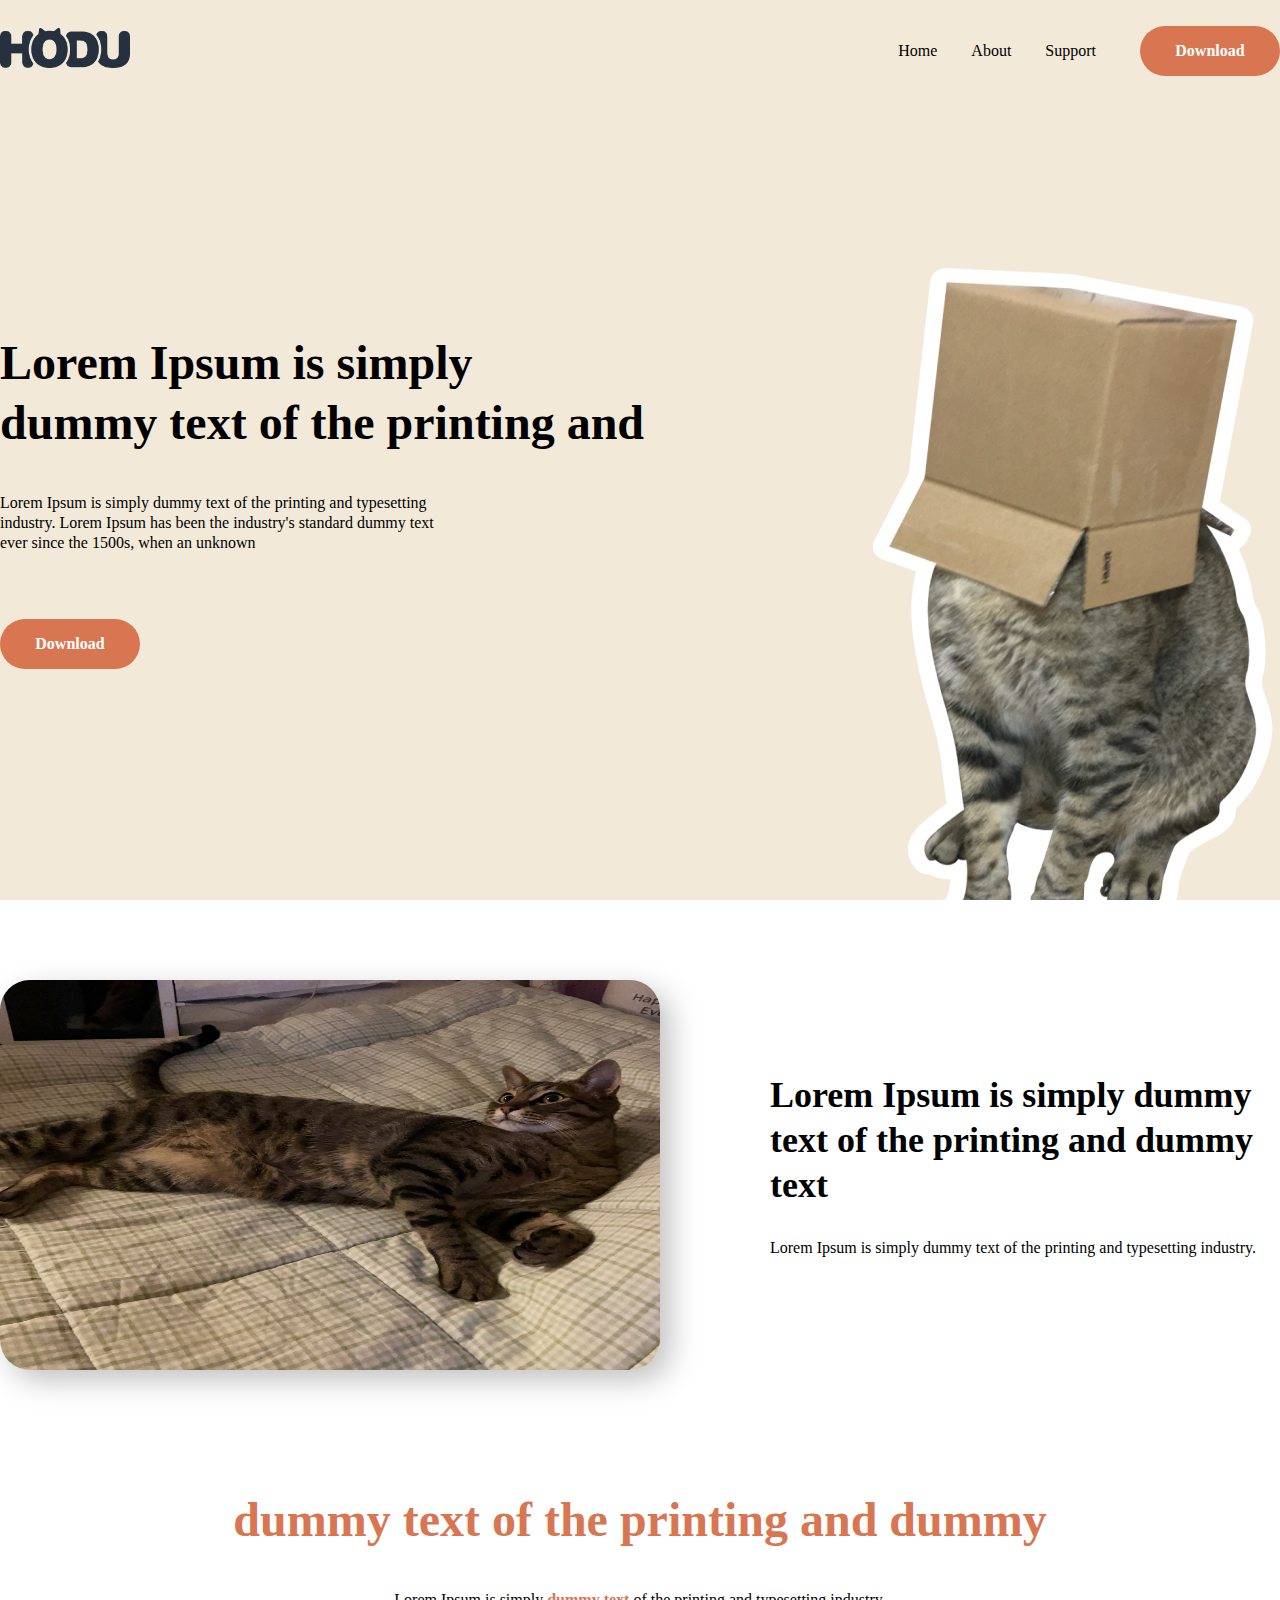
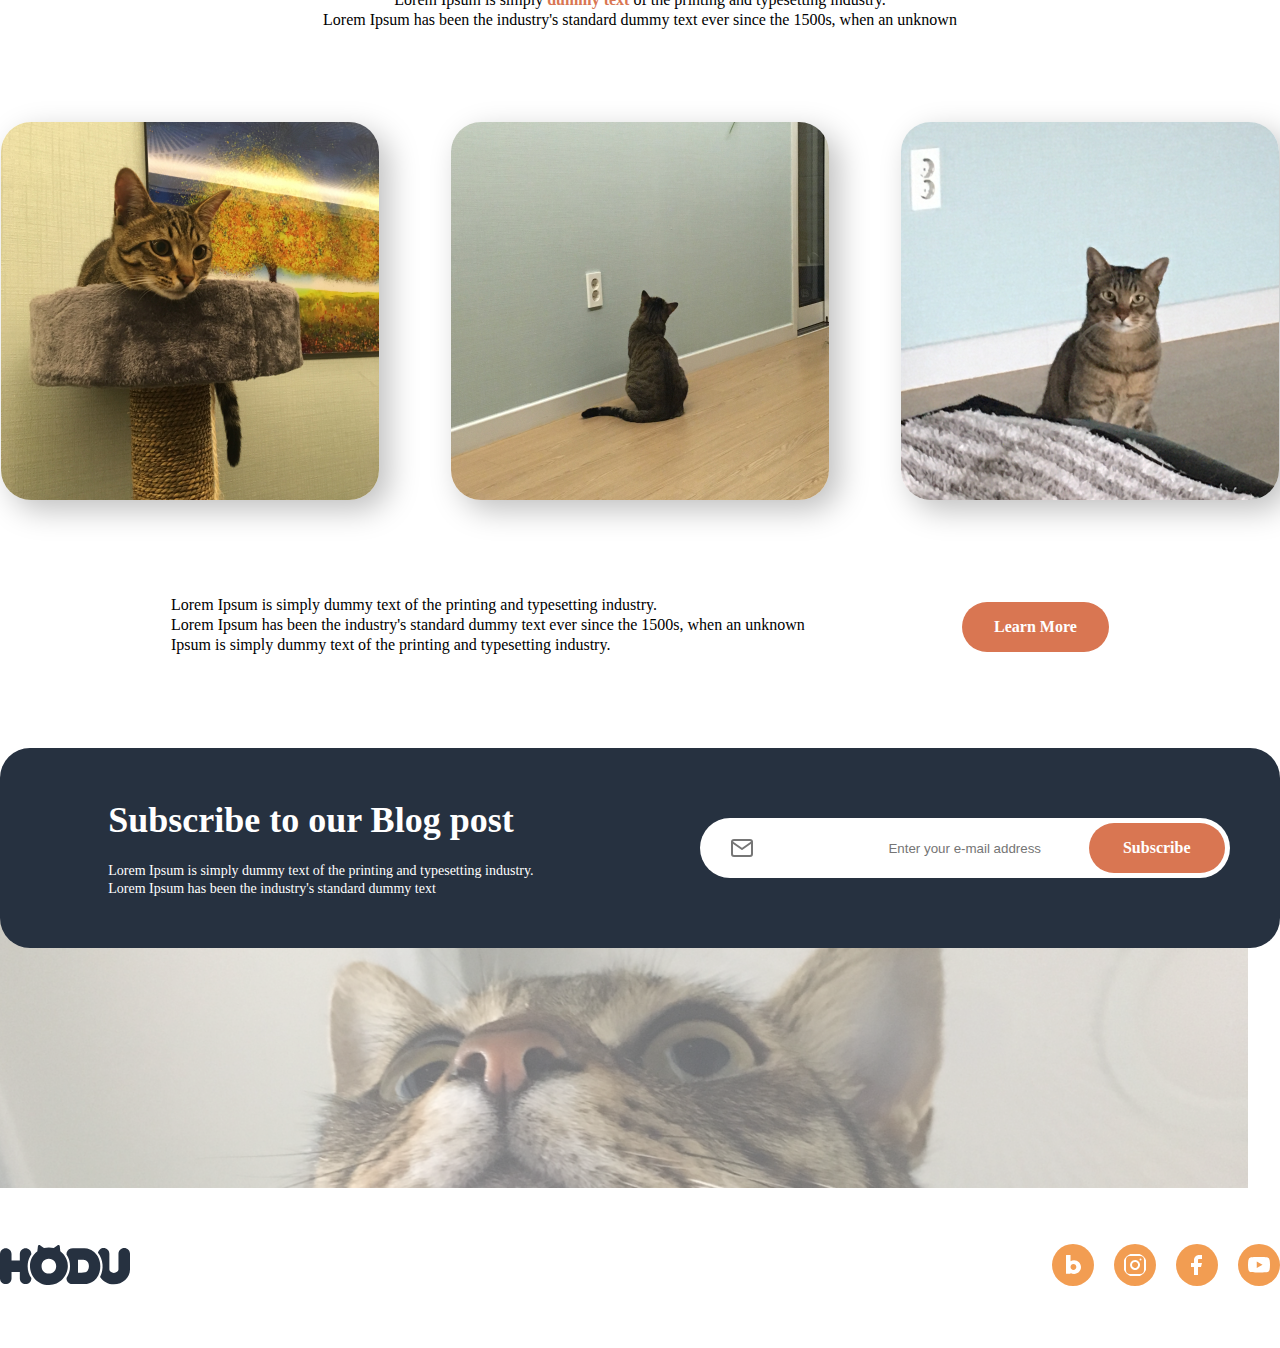
==== commit 997f0771: "모달창 및 emaol유효성검사" ====
--- a/index.html
+++ b/index.html
@@ -15,12 +15,12 @@
       <header>
         <nav>
           <div class="logo" id="logo">
-            <img src="./img/logo.png" alt="" />
+            <a href="#"><img src="./img/logo.png" alt="" /></a>
           </div>
           <div class="nav-link">
-            <a href="#none">Home</a>
-            <a href="#none">About</a>
-            <a href="#none">Support</a>
+            <a href="#">Home</a>
+            <a href="#">About</a>
+            <a href="#">Support</a>
             <button>Download</button>
           </div>
         </nav>
@@ -61,9 +61,9 @@
                 Lorem Ipsum has been the industry's standard dummy text ever since the 1500s, when an unknown
               </p>
               <div class="wrap">
-                <img src="../img/img_1.jpg" alt="" />
-                <img src="../img/img_2.jpg" alt="" />
-                <img src="../img/img_3.jpg" alt="" />
+                <a href="#"><img src="./img/img_1.jpg" alt="" /></a>
+                <a href="#"><img src="./img/img_2.jpg" alt="" /></a>
+                <a href="#"><img src="./img/img_3.jpg" alt="" /></a>
               </div>
               <div class="learn-more">
                 <p>
@@ -85,33 +85,17 @@
                 </p>
               </div>
 
-              <!-- <form id="subscribe_form" method="post">
-                <div class="formWrap">
-                  <label class="input_email" for="inputEmail">
-                    <input type="email" name="email" id="inputEmail" placeholder="Enter your e-mail address" required />
-                  </label>
-                  <button id="open_modal" type="submit" class="button">Subscribe</button>
-                </div>
-              </form> -->
-
               <form class="subscribe_form" method="post">
                 <input type="text" name="email" placeholder="Enter your e-mail address" required />
                 <input type="submit" value="Subscribe" class="btnEmail" />
               </form>
             </div>
             <div class="bg-cat"></div>
-            <div id="scrollTop">
+            <div class="scrollTop">
               <a href="#logo"><img src="./img/top-btn.svg" alt="up" /></a>
             </div>
           </section>
         </article>
-
-        <aside class="modal">
-          <img src="" alt="" />
-          <h2>Thank you!</h2>
-          <p>Lorem Ipsum is simply dummy text of the printing industry.</p>
-          <span></span>
-        </aside>
       </main>
 
       <!-- footer -->
@@ -138,25 +122,15 @@
           </div>
         </div>
       </footer>
+      <aside id="modal" class="modal-notice" >
+        <div class="modalContent" >
+          <img src="./img/cat-subscribe.png" alt="볼빨간 고양이 머리" />
+          <h2>Thank you!</h2>
+          <p>Lorem Ipsum is simply dummy text of the printing industry.</p>
+          <a class="btn-go" href="#"><span>OK! I Love HODU</span></a>
+        </div>
+      </aside>
     </div>
-
-    <script>
-      document.querySelector('.subscribe_form').addEventListener('submit', function (e) {
-        e.preventDefault(); // 기본 폼 제출 막기
-        const email = document.querySelector('.subscribe_form input[name="email"]');
-        const modal = document.querySelector('.modal');
-
-        // email.checkValidity()로 검사하니 일반텍스트 오류
-        // 정규식으로 email패턴 유효검사
-        const emailPattern = /^[^\s@]+@[^\s@]+\.[^\s@]+$/;
-
-        // 이메일 유효성 검사
-        if (emailPattern.test(email.value)) {
-          modal.classList.add('on'); // 모달 열기
-        } else {
-          alert('유효한 이메일 주소를 기입해 주세요!');
-        }
-      });
-    </script>
+    <script src="./script.js"></script>
   </body>
 </html>
--- a/css/landingpage.css
+++ b/css/landingpage.css
@@ -20,7 +20,7 @@
   margin: 0;
   line-height: 20.03px;
   height: 100vh;
-  /* position: relative; */
+  display: flex;
 }
 a {
   text-decoration: none;
@@ -39,7 +39,6 @@
   position: relative;
 }
 header {
-  /* border: 3px solid maroon; */
   width: 100vw;
   background: rgba(242, 233, 216, 1);
 }
@@ -49,7 +48,6 @@
   display: flex;
   align-items: center;
   height: 102px;
-  top: 2px;
   background: rgba(242, 233, 216, 1);
 }
 header nav .logo {
@@ -64,28 +62,27 @@
   height: 40px;
   top: 31px;
 }
+
+header > nav .nav-link a {
+  margin-right: 30px;
+  font-size: 16px;
+  font-weight: 400;
+  line-height: 20.03px;
+  color: #000;
+}
 header > nav .nav-link a:nth-child(1),
 header > nav .nav-link a:nth-child(2) {
-  margin-right: 30px;
   width: 46px;
   height: 20px;
   font-family: 'SpoqaHanSansNeo';
-  font-size: 16px;
-  font-weight: 400;
-  line-height: 20.03px;
-  text-align: left;
-  color: #000;
+  text-align: left;
 }
 header > nav .nav-link a:nth-child(3) {
   margin-right: 40px;
   width: 62px;
   height: 20px;
   font-family: 'SpoqaHanSansNeo';
-  font-size: 16px;
-  font-weight: 400;
-  line-height: 20.03px;
-  text-align: left;
-  color: #000;
+  text-align: left;
 }
 header > nav .nav-link button {
   width: 140px;
@@ -291,9 +288,9 @@
   margin: 90px 0;
 }
 
-.wrap > img:nth-child(1),
-.wrap > img:nth-child(2),
-.wrap > img:nth-child(3) {
+.wrap > a > img:nth-child(1),
+.wrap > a > img:nth-child(2),
+.wrap > a > img:nth-child(3) {
   width: 378px;
   height: 378px;
   top: 1800px;
@@ -408,7 +405,7 @@
   top: 2422px;
   left: 320px;
 }
-.subscribe form input[type=text]{
+.subscribe form input[type='text'] {
   width: 530px;
   height: 60px;
   top: 70px;
@@ -420,7 +417,7 @@
   border-radius: 60px;
   background: #fff url(../img/mail.svg) no-repeat center left 30px;
 }
-.subscribe form input[type=submit]{
+.subscribe form input[type='submit'] {
   width: 136px;
   height: 50px;
   top: 75px;
@@ -438,60 +435,8 @@
   line-height: 20.03px;
 }
 
-
-/* 
-#subscribe_form {
-  display: flex;
-  align-items: center;
-  justify-content: right;
-  height: 200px;
-  top: 2422px;
-  left: 320px;
-}
-#subscribe_form .formWrap {
-  border-radius: 60px;
-  display: flex;
-  align-items: center;
-  background-color: #fff;
-}
-.subscribe form label input {
-  width: 530px;
-  height: 60px;
-  top: 70px;
-  left: 692px;
-  border: none;
-  border-radius: 60px;
-  background: #fff url(../img/mail.svg) no-repeat center left 30px;
-}
-.subscribe form label input::placeholder {
-  width: 330px;
-  height: 20px;
-  top: 90px;
-  left: 880px;
-  border: none;
-  font-family: 'SpoqaHanSansNeo';
-  font-size: 1rem;
-  font-weight: 400;
-  line-height: 20.03px;
-  text-align: center;
-  color: rgba(118, 118, 118, 1);
-}
-#open_modal {
-  width: 136px;
-  height: 50px;
-  top: 75px;
-  cursor: pointer;
-  border: none;
-  border-radius: 40px;
-  margin-right: 5px;
-  box-sizing: border-box;
-  background: rgba(217, 118, 82, 1);
-  color: #fff;
-  font-family: 'SpoqaHanSansNeo';
-  font-size: 16px;
-  font-weight: 700;
-  line-height: 20.03px;
-} */
+/* 고양이 사진 */
+
 .bg-cat {
   width: 100vw;
   height: 340px;
@@ -504,13 +449,16 @@
   margin-left: -32px;
   z-index: 0;
 }
-#scrollTop{
+
+/* scroll top */
+
+.scrollTop {
   width: 1280px;
   margin: auto;
   display: flex;
   justify-content: right;
 }
-#scrollTop img{
+.scrollTop img {
   position: absolute;
   width: 40px;
   height: 40px;
@@ -521,19 +469,115 @@
   opacity: 0.8;
   z-index: 100;
 }
-#scrollTop img:hover{
+.scrollTop img:hover {
   position: absolute;
   width: 40px;
   height: 40px;
   top: 2730px;
   border-radius: 50%;
-  /* background-image: url(../img/scroll-top-1.png); */
   opacity: 1;
 }
-#scrollTop img:active{
-
-}
+
+/* modal */
+
+#modal {
+  position: fixed;
+  height: 100vh;
+  width: 100%;
+  width: 600px;
+  height: 400px;
+  top: -526px;
+  left: 0px;
+  display: flex;
+  justify-content: center;
+  align-items: center;
+  position: relative;
+  box-sizing: border-box;
+  z-index: 1000;
+}
+
+#modal .modalContent {
+  display: none;
+  flex-direction: column;
+  justify-content: center;
+  align-items: center;
+  background: url(../img/modal-bg-img.png) no-repeat;
+  width: 600px;
+  height: 400px;
+  box-sizing: border-box;
+  box-shadow: 0px 0px 20px 0px rgba(0, 0, 0, 0.5);
+  border: none;
+  border-radius: 30px;
+  position: absolute;
+  animation: slidefade 0.45s linear;
+}
+#modal .modalContent img {
+  position: absolute;
+  width: 110px;
+  height: 112px;
+  top: 60px;
+  left: 245px;
+}
+#modal .modalContent h2 {
+  position: absolute;
+  width: 212px;
+  height: 46px;
+  top: 196px;
+  left: 194px;
+  font-family: 'SpoqaHanSansNeo';
+  font-size: 36px;
+  font-weight: 700;
+  line-height: 45.07px;
+  text-align: center;
+  color: rgba(217, 118, 82, 1);
+}
+#modal .modalContent p {
+  position: absolute;
+  width: 383px;
+  height: 18px;
+  top: 254px;
+  left: 108px;
+  font-family: Spoqa Han Sans Neo;
+  font-size: 14px;
+  font-weight: 400;
+  line-height: 17.53px;
+  text-align: left;
+  color: rgba(0, 0, 0, 1);
+}
+.btn-go {
+  position: absolute;
+  width: Hug (189px) px;
+  height: Hug (50px) px;
+  top: 310px;
+  left: 205px;
+  padding: 15px 29px 15px 29px;
+  gap: 10px;
+  cursor: pointer;
+  border-radius: 40px;
+  background: rgba(217, 118, 82, 1);
+}
+.btn-go span {
+  width: 131px;
+  height: 20px;
+  font-size: 16px;
+  font-weight: 700;
+  line-height: 20.03px;
+  color: rgba(255, 255, 255, 1);
+  font-family: 'SpoqaHanSansNeo';
+}
+@keyframes slidefade {
+  0% {
+    opacity: 0;
+    margin-top: -300px;
+  }
+  100% {
+    opacity: 1;
+    margin-top: 0;
+  }
+}
+
 /* 푸터 */
+
 footer {
   width: 100vw;
   height: 160px;
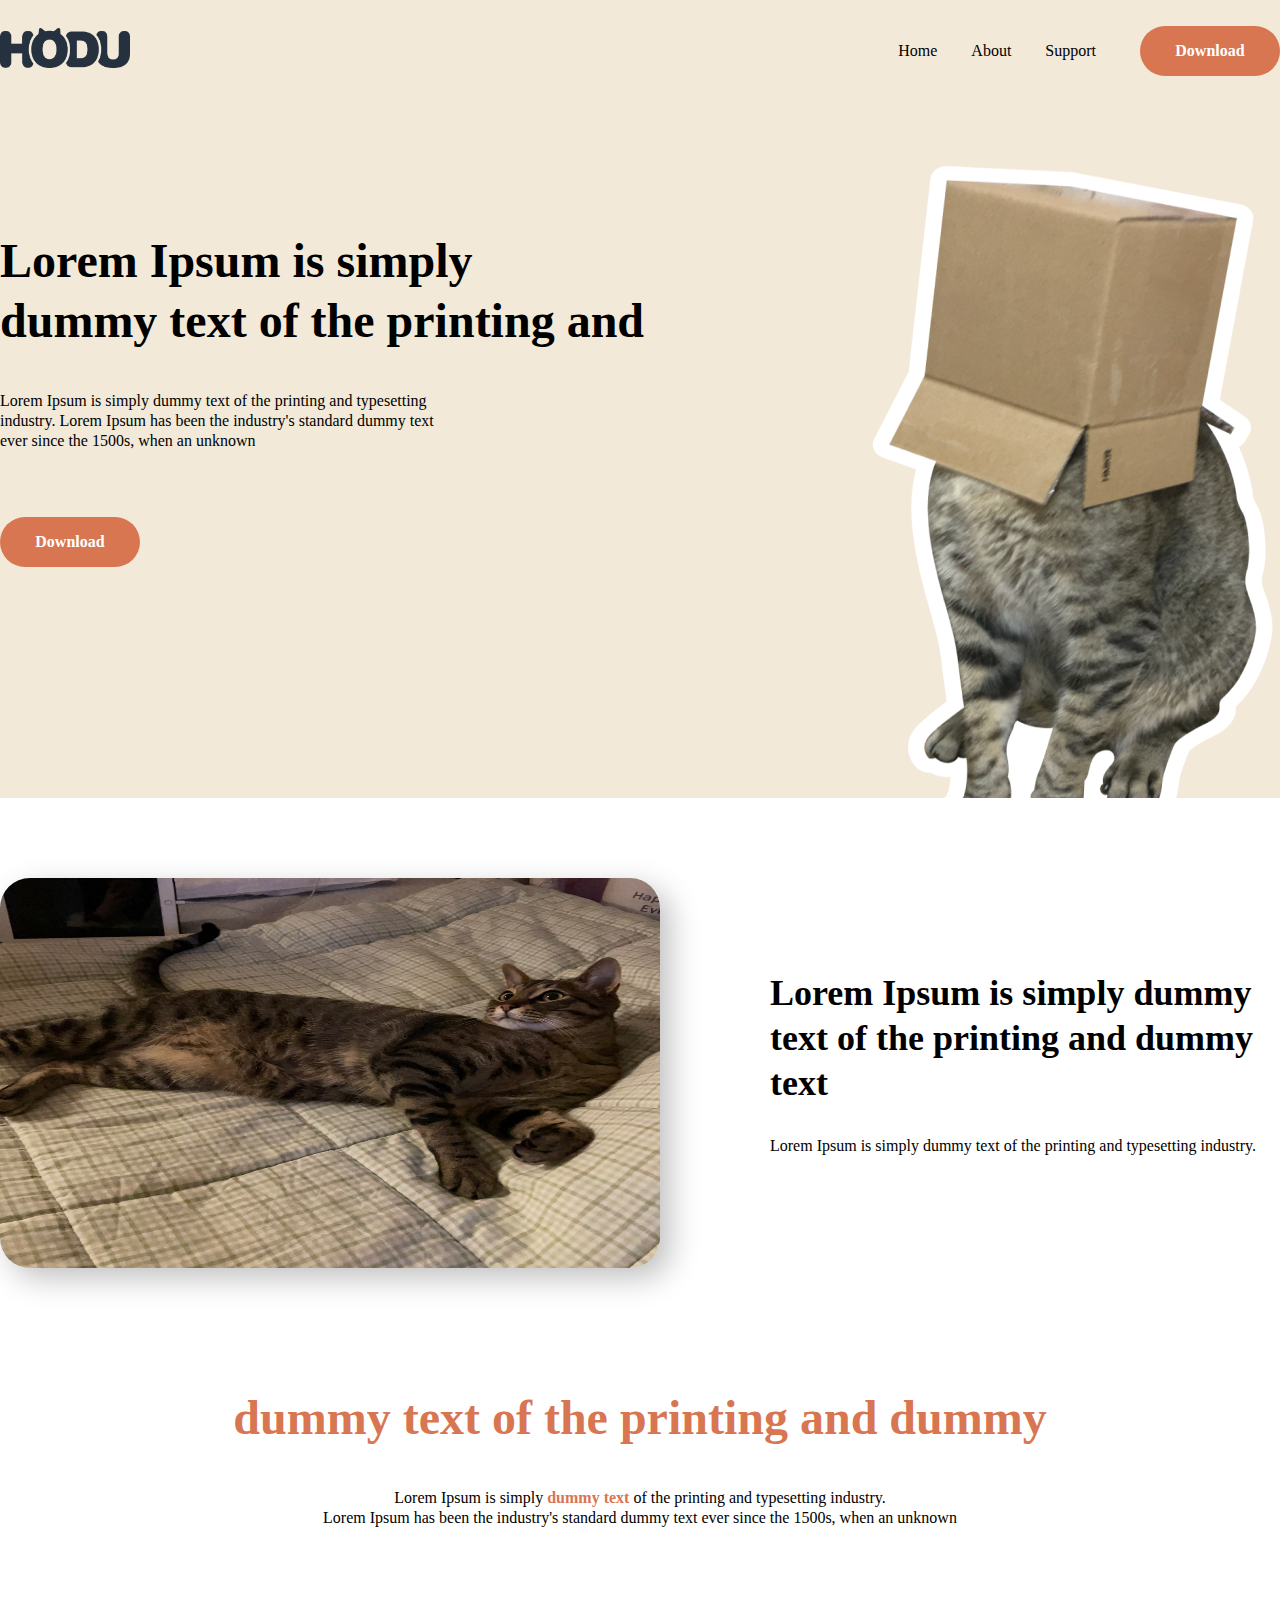
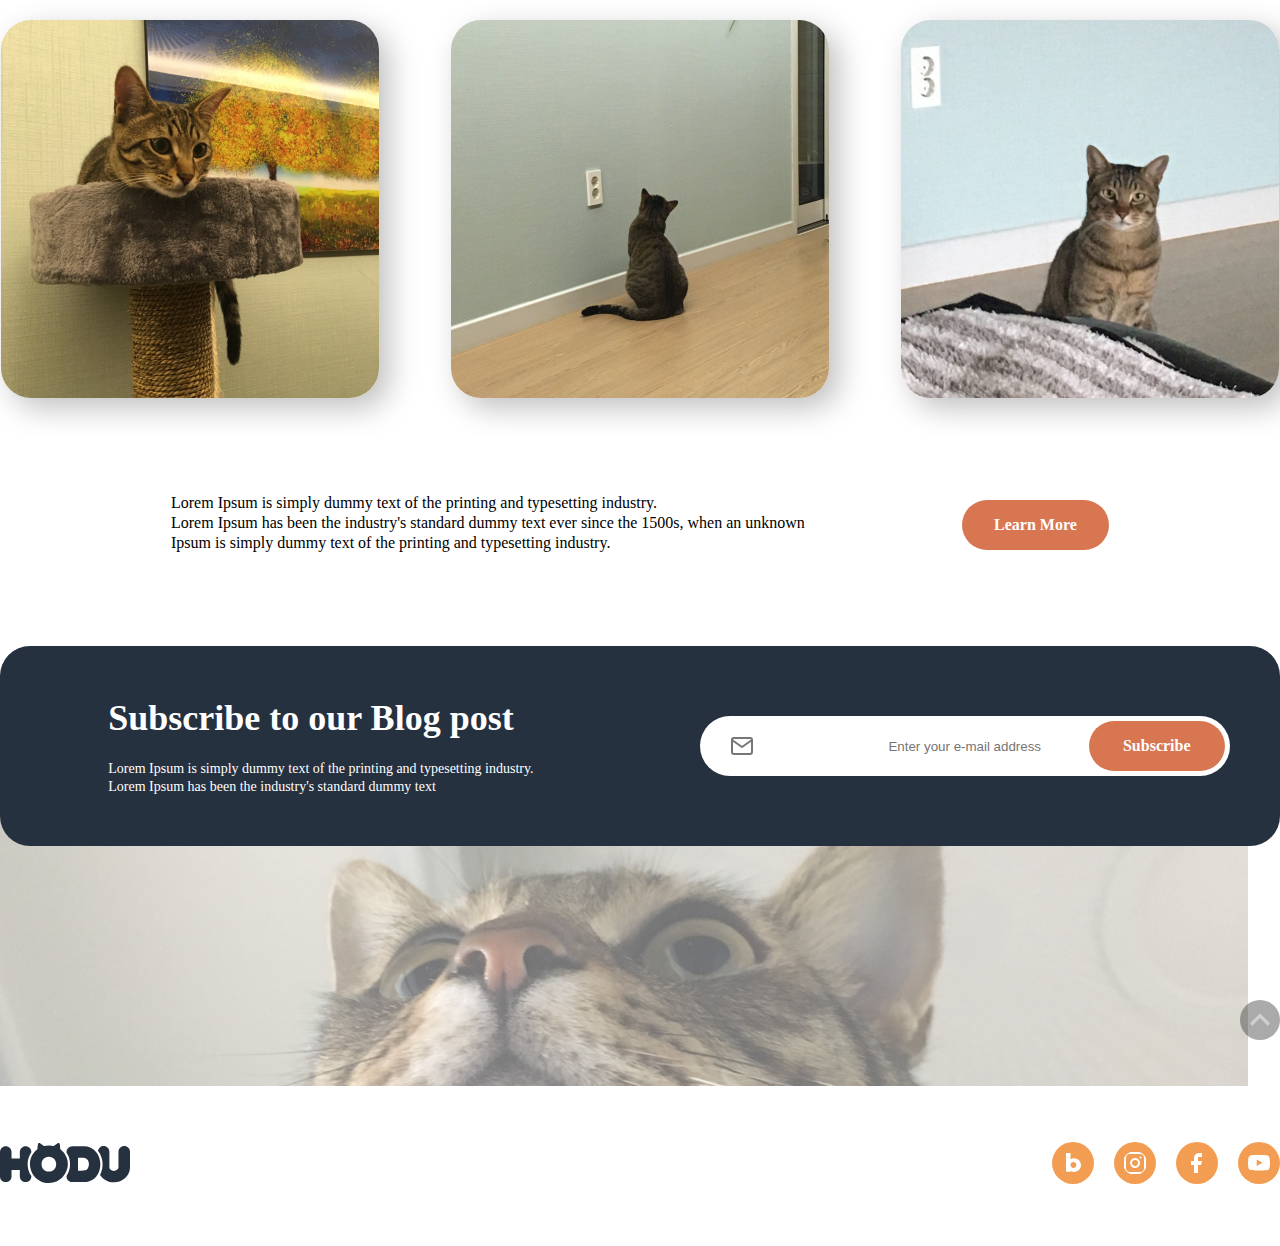
==== commit 0b6d93d5: "헤더창 fixed" ====
--- a/index.html
+++ b/index.html
@@ -12,7 +12,7 @@
 
   <body>
     <div class="container">
-      <header>
+      <header class="active">
         <nav>
           <div class="logo" id="logo">
             <a href="#"><img src="./img/logo.png" alt="" /></a>
@@ -91,9 +91,7 @@
               </form>
             </div>
             <div class="bg-cat"></div>
-            <div class="scrollTop">
-              <a href="#logo"><img src="./img/top-btn.svg" alt="up" /></a>
-            </div>
+            <a class="scrollTop" href="#logo"><img src="./img/top-btn.svg" alt="up" /></a>
           </section>
         </article>
       </main>
@@ -122,8 +120,8 @@
           </div>
         </div>
       </footer>
-      <aside id="modal" class="modal-notice" >
-        <div class="modalContent" >
+      <aside id="modal" class="modal-notice">
+        <div class="modalContent">
           <img src="./img/cat-subscribe.png" alt="볼빨간 고양이 머리" />
           <h2>Thank you!</h2>
           <p>Lorem Ipsum is simply dummy text of the printing industry.</p>
--- a/css/landingpage.css
+++ b/css/landingpage.css
@@ -42,6 +42,15 @@
   width: 100vw;
   background: rgba(242, 233, 216, 1);
 }
+
+/* Header Active Class */
+header.active {
+  position: fixed;
+  box-shadow: 0 3px 5px rgba(242, 233, 216, 0.6);
+  transition: 0.5s;
+  z-index: 1000;
+}
+
 nav {
   width: 1280px;
   margin: auto;
@@ -413,6 +422,7 @@
   padding: 15px;
   text-align: center;
   box-sizing: border-box;
+  outline: none;
   border: none;
   border-radius: 60px;
   background: #fff url(../img/mail.svg) no-repeat center left 30px;
@@ -457,24 +467,20 @@
   margin: auto;
   display: flex;
   justify-content: right;
+  z-index: 1000;
 }
 .scrollTop img {
+  top: 2600px;
   position: absolute;
   width: 40px;
   height: 40px;
-  top: 2730px;
   border-radius: 50%;
-  background-color: #fff;
+  background-color: #2c2c2c80;
   cursor: pointer;
   opacity: 0.8;
-  z-index: 100;
+  z-index: 1000;
 }
 .scrollTop img:hover {
-  position: absolute;
-  width: 40px;
-  height: 40px;
-  top: 2730px;
-  border-radius: 50%;
   opacity: 1;
 }
 
